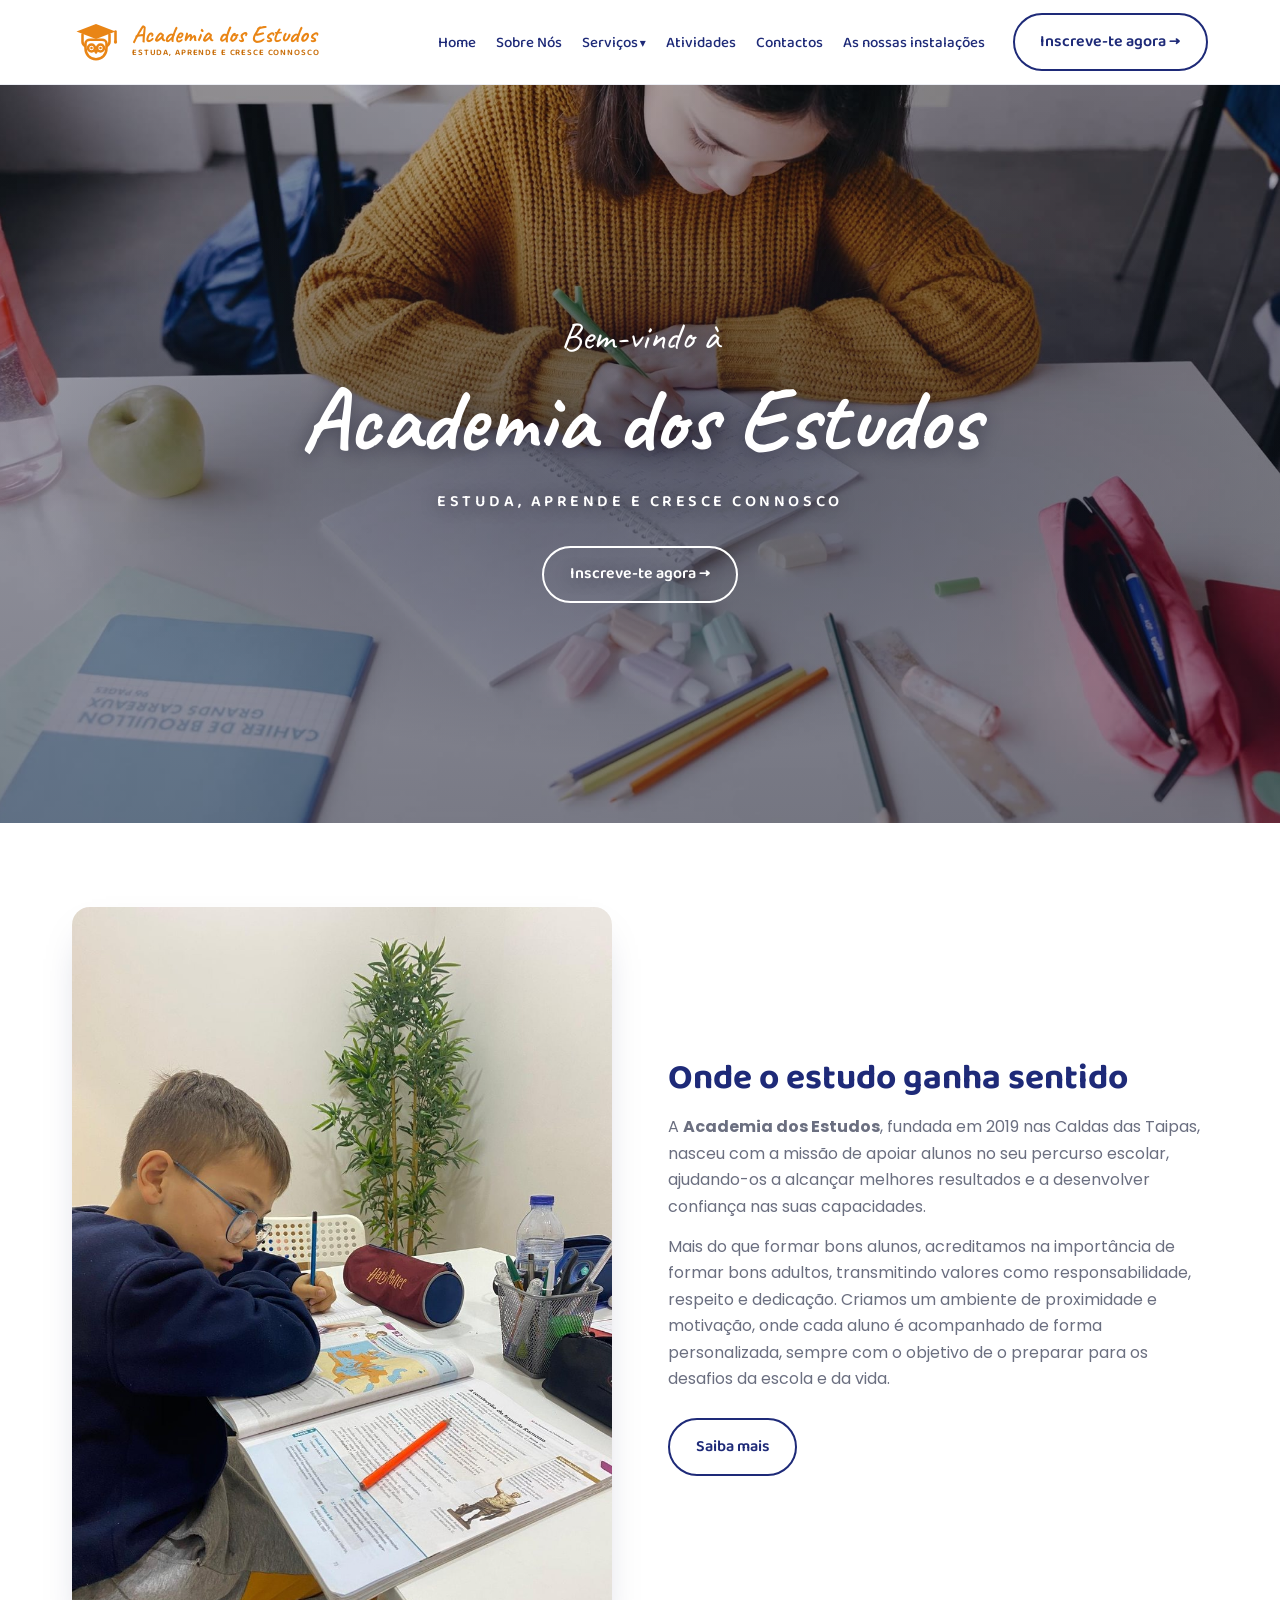
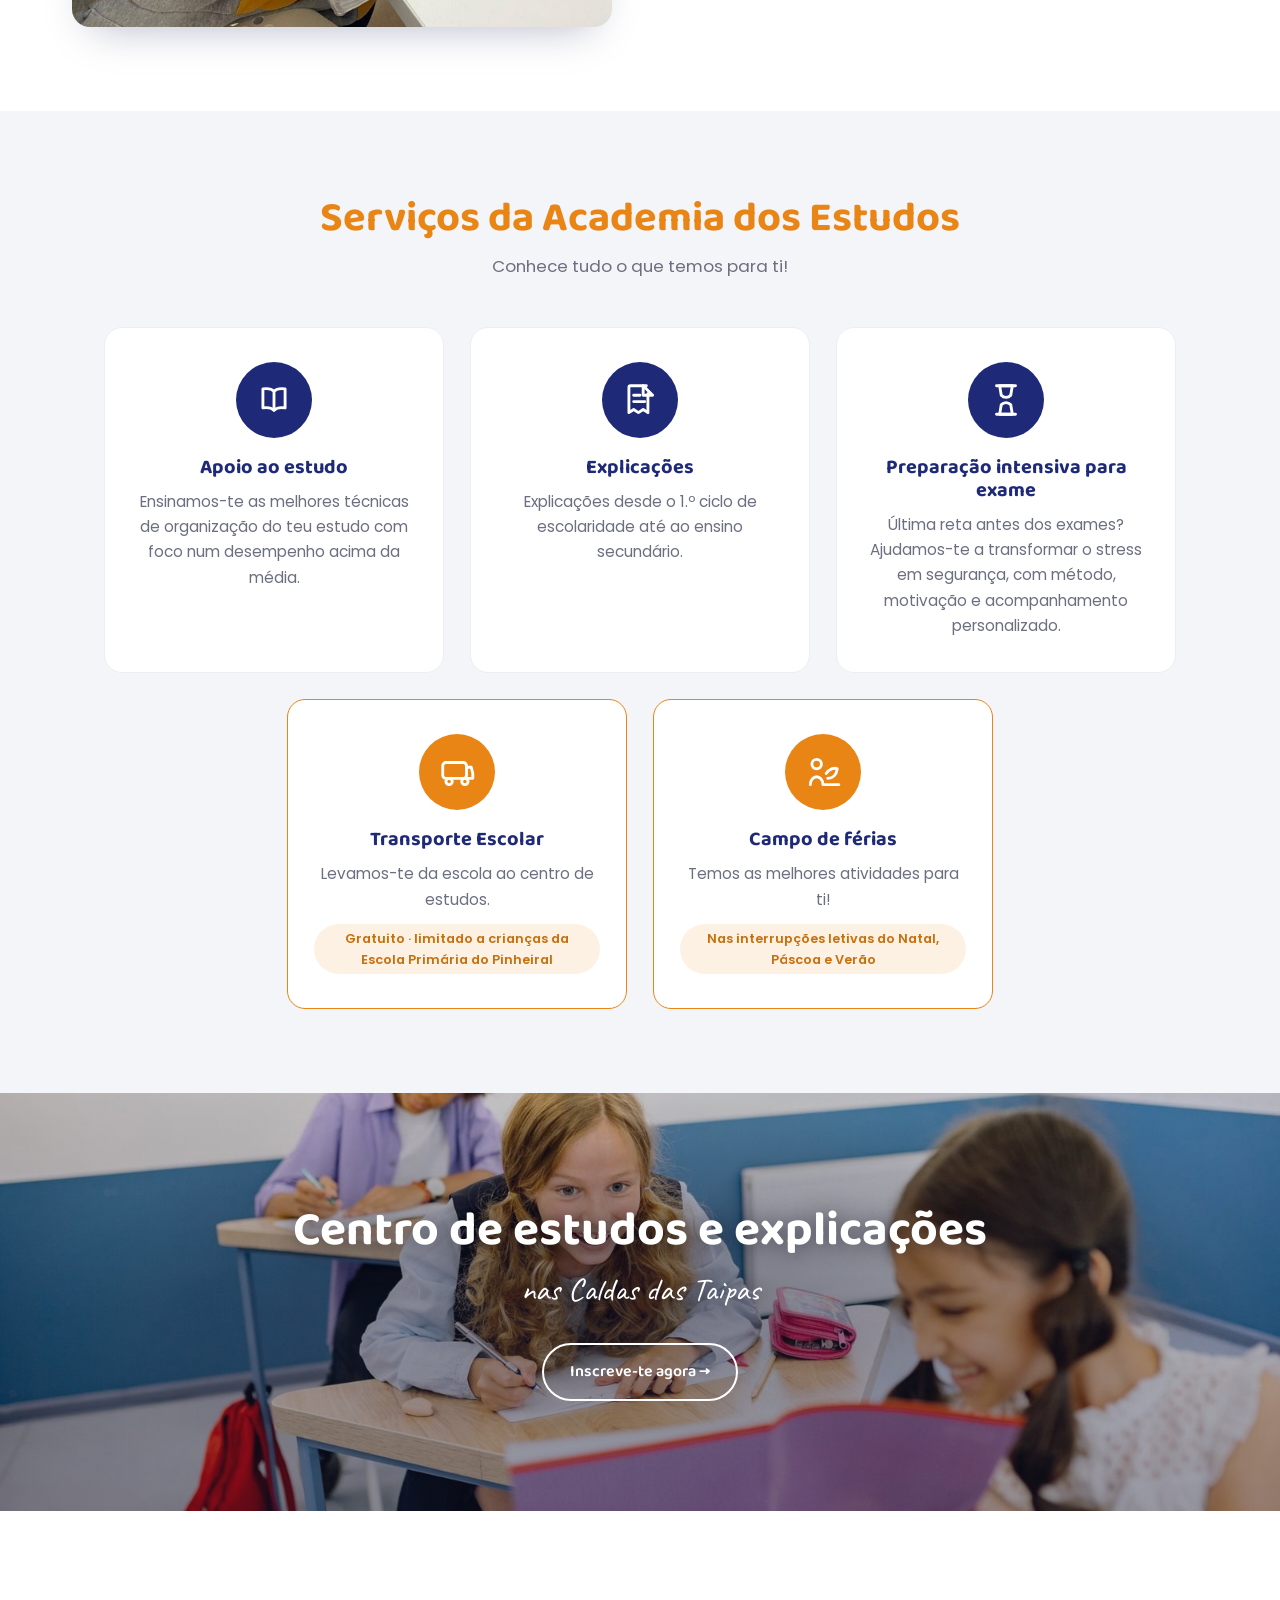
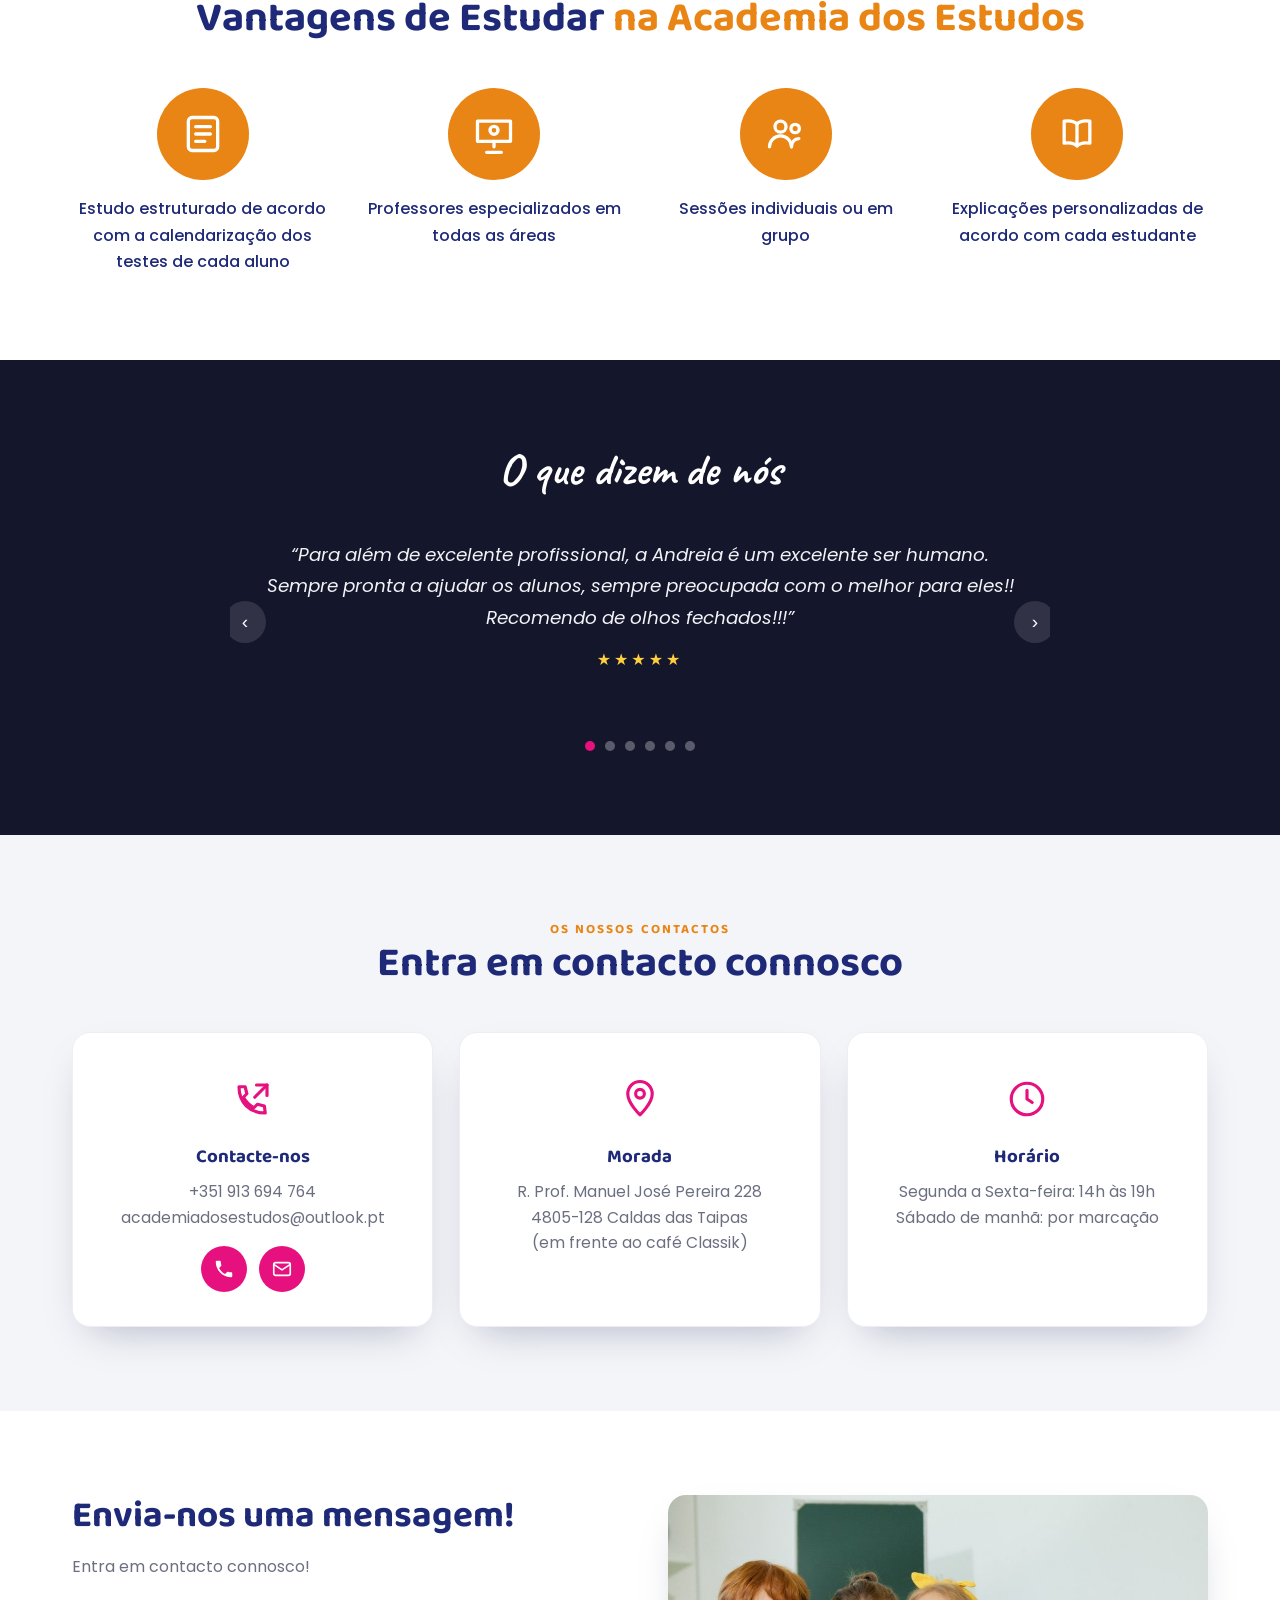
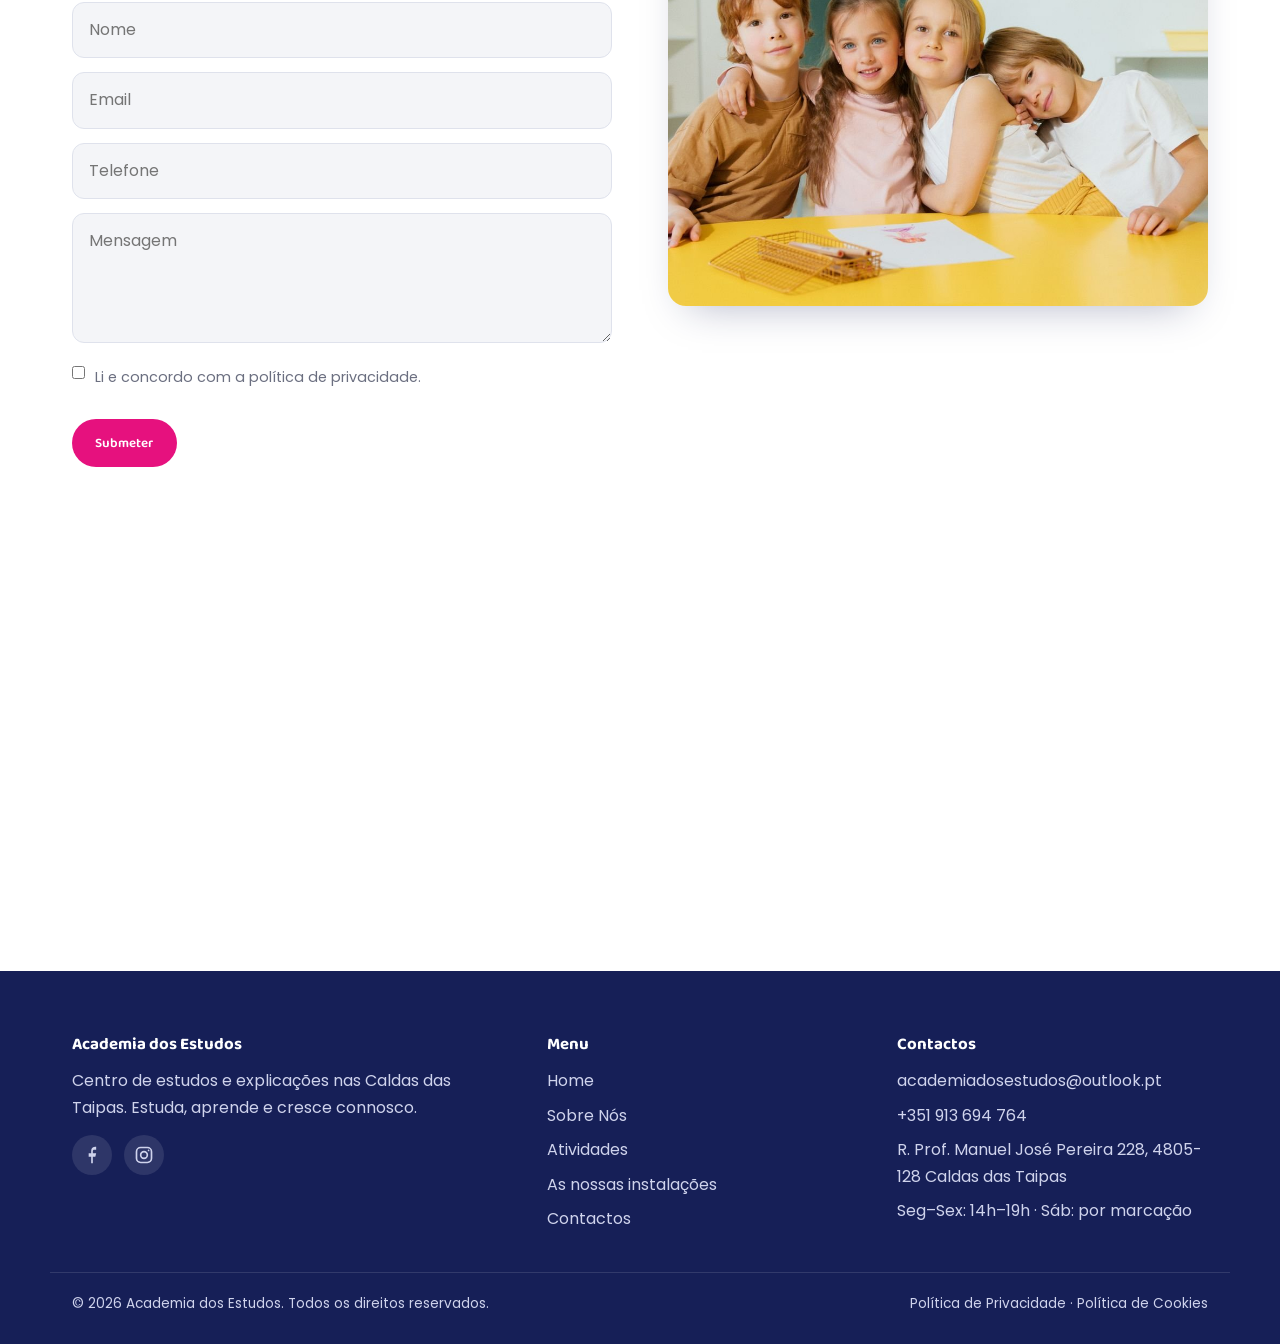
==== index.html @ b34ad82c "Contactos: morada c/ referência do café Classik; botões de telefone e mensagem Co-Authored-By: Claud" ====
<!doctype html>
<html lang="pt">
<head>
<meta charset="utf-8">
<meta name="viewport" content="width=device-width, initial-scale=1">
<title>Academia dos Estudos | Centro de Estudos e Explicações — Caldas das Taipas</title>
<meta name="description" content="Academia dos Estudos — centro de estudos e explicações nas Caldas das Taipas. Apoio ao estudo, explicações do 1.º ciclo ao secundário, preparação para exames, campo de férias e transporte escolar.">
<meta property="og:title" content="Academia dos Estudos — Caldas das Taipas">
<meta property="og:description" content="Estuda, aprende e cresce connosco.">
<meta property="og:image" content="assets/img/og-image.jpg">
<meta property="og:type" content="website">
<link rel="icon" href="assets/logo-mark.svg">
<link rel="preconnect" href="https://fonts.googleapis.com">
<link rel="preconnect" href="https://fonts.gstatic.com" crossorigin>
<link href="https://fonts.googleapis.com/css2?family=Baloo+2:wght@500;600;700&family=Caveat:wght@600;700&family=Poppins:ital,wght@0,300;0,400;0,500;0,600;1,400&display=swap" rel="stylesheet">
<link rel="stylesheet" href="css/styles.css?v=10">
<script>document.documentElement.className+=" js";</script>
</head>
<body>

<!-- ================= HEADER ================= -->
<header class="site-header">
  <div class="wrap">
    <a class="brand" href="index.html" aria-label="Academia dos Estudos — início">
      <img src="assets/logo-mark.svg" alt="">
      <span class="brand-text"><b>Academia dos Estudos</b><span>Estuda, aprende e cresce connosco</span></span>
    </a>

    <button class="nav-toggle" aria-label="Abrir menu" aria-expanded="false"><span></span></button>

    <nav class="nav" id="nav">
      <ul>
        <li><a href="index.html">Home</a></li>
        <li><a href="sobre.html">Sobre Nós</a></li>
        <li class="has-sub">
          <a href="index.html#servicos">Serviços</a>
          <div class="submenu">
            <a href="index.html#servicos">Apoio ao Estudo</a>
            <a href="index.html#servicos">Explicações</a>
            <a href="index.html#servicos">Preparação para exame</a>
          </div>
        </li>
        <li><a href="atividades.html">Atividades</a></li>
        <li><a href="index.html#contactos">Contactos</a></li>
        <li><a href="instalacoes.html">As nossas instalações</a></li>
      </ul>
    </nav>

    <a class="btn btn--outline header-cta" href="index.html#contactos">Inscreve-te agora →</a>
  </div>
</header>

<!-- ================= HERO ================= -->
<section class="hero">
  <div class="hero__media">
    <!-- Vídeo de fundo temporário (stock Pexels), vista de cima.
         Substituir por filmagem real da Academia mantendo o nome assets/video/hero.mp4 -->
    <video autoplay muted loop playsinline preload="auto" poster="assets/img/hero-poster.jpg">
      <source src="assets/video/hero.mp4" type="video/mp4">
      <img src="assets/img/hero-poster.jpg" alt="Aluno a estudar">
    </video>
  </div>
  <div class="hero__inner">
    <p class="hero__welcome">Bem-vindo à</p>
    <h1 class="hero__title">Academia dos Estudos</h1>
    <p class="hero__tag">Estuda, aprende e cresce connosco</p>
    <div class="hero__cta">
      <a class="btn btn--outline-light" href="#contactos">Inscreve-te agora →</a>
    </div>
  </div>
</section>

<!-- ================= SOBRE (teaser) ================= -->
<section class="section">
  <div class="wrap split">
    <img class="reveal-left" src="assets/img/about.jpg" alt="Aluno a estudar na Academia dos Estudos">
    <div class="reveal-right">
      <h2>Onde o estudo ganha sentido</h2>
      <p>A <strong>Academia dos Estudos</strong>, fundada em 2019 nas Caldas das Taipas, nasceu com a missão de apoiar alunos no seu percurso escolar, ajudando-os a alcançar melhores resultados e a desenvolver confiança nas suas capacidades.</p>
      <p>Mais do que formar bons alunos, acreditamos na importância de formar bons adultos, transmitindo valores como responsabilidade, respeito e dedicação. Criamos um ambiente de proximidade e motivação, onde cada aluno é acompanhado de forma personalizada, sempre com o objetivo de o preparar para os desafios da escola e da vida.</p>
      <a class="btn btn--outline" href="sobre.html">Saiba mais</a>
    </div>
  </div>
</section>

<!-- ================= SERVIÇOS ================= -->
<section class="section section--soft" id="servicos">
  <div class="wrap center">
    <h2 class="section-title reveal">Serviços da Academia dos Estudos</h2>
    <p class="section-lead reveal">Conhece tudo o que temos para ti!</p>

    <div class="cards">
      <article class="card reveal">
        <div class="card__icon">
          <svg viewBox="0 0 24 24" fill="none" stroke="currentColor" stroke-width="1.8" stroke-linecap="round" stroke-linejoin="round"><path d="M12 6.5C10.5 5 8 4.5 5 5v12c3-.5 5.5 0 7 1.5 1.5-1.5 4-2 7-1.5V5c-3-.5-5.5 0-7 1.5z"/><path d="M12 6.5v12"/></svg>
        </div>
        <h3>Apoio ao estudo</h3>
        <p>Ensinamos-te as melhores técnicas de organização do teu estudo com foco num desempenho acima da média.</p>
      </article>

      <article class="card reveal">
        <div class="card__icon">
          <svg viewBox="0 0 24 24" fill="none" stroke="currentColor" stroke-width="1.8" stroke-linecap="round" stroke-linejoin="round"><path d="M16 3H6a1 1 0 0 0-1 1v16l3-2 3 2 3-2 3 2V8"/><path d="M14 3l6 6h-6z"/><path d="M8 9h4M8 13h7"/></svg>
        </div>
        <h3>Explicações</h3>
        <p>Explicações desde o 1.º ciclo de escolaridade até ao ensino secundário.</p>
      </article>

      <article class="card reveal">
        <div class="card__icon">
          <svg viewBox="0 0 24 24" fill="none" stroke="currentColor" stroke-width="1.8" stroke-linecap="round" stroke-linejoin="round"><path d="M8 3h8l-1 6a4 4 0 0 1-6 0z"/><path d="M9 15a4 4 0 0 1 6 0l1 6H8z"/><path d="M6 3h12M6 21h12"/></svg>
        </div>
        <h3>Preparação intensiva para exame</h3>
        <p>Última reta antes dos exames? Ajudamos-te a transformar o stress em segurança, com método, motivação e acompanhamento personalizado.</p>
      </article>

      <article class="card card--highlight reveal">
        <div class="card__icon">
          <svg viewBox="0 0 24 24" fill="none" stroke="currentColor" stroke-width="1.8" stroke-linecap="round" stroke-linejoin="round"><rect x="3" y="6" width="15" height="10" rx="2"/><path d="M18 9h3l1 4v3h-4"/><circle cx="7" cy="18" r="2"/><circle cx="17" cy="18" r="2"/></svg>
        </div>
        <h3>Transporte Escolar</h3>
        <p>Levamos-te da escola ao centro de estudos.</p>
        <span class="card__badge">Gratuito · limitado a crianças da Escola Primária do Pinheiral</span>
      </article>

      <article class="card card--highlight reveal">
        <div class="card__icon">
          <svg viewBox="0 0 24 24" fill="none" stroke="currentColor" stroke-width="1.8" stroke-linecap="round" stroke-linejoin="round"><circle cx="8" cy="7" r="3"/><path d="M4 20c0-3 2-5 4-5s4 2 4 5"/><path d="M14 13c2-3 5-4 7-3-.5 4-3 6-6 6"/><path d="M13 20h9"/></svg>
        </div>
        <h3>Campo de férias</h3>
        <p>Temos as melhores atividades para ti!</p>
        <span class="card__badge">Nas interrupções letivas do Natal, Páscoa e Verão</span>
      </article>
    </div>
  </div>
</section>

<!-- ================= BAND ================= -->
<section class="band">
  <div class="band__media"><img src="assets/img/band.jpg" alt=""></div>
  <div class="wrap">
    <h2>Centro de estudos e explicações</h2>
    <p>nas Caldas das Taipas</p>
    <a class="btn btn--outline-light" href="#contactos">Inscreve-te agora →</a>
  </div>
</section>

<!-- ================= VANTAGENS ================= -->
<section class="section">
  <div class="wrap center">
    <h2 class="section-title reveal" style="color:var(--navy)">Vantagens de Estudar <span style="color:var(--orange)">na Academia dos Estudos</span></h2>

    <div class="adv">
      <div class="adv__item reveal">
        <div class="adv__icon"><svg viewBox="0 0 24 24" fill="none" stroke="currentColor" stroke-width="1.8" stroke-linecap="round" stroke-linejoin="round"><rect x="4" y="3" width="16" height="18" rx="2"/><path d="M8 8h8M8 12h8M8 16h5"/></svg></div>
        <p>Estudo estruturado de acordo com a calendarização dos testes de cada aluno</p>
      </div>
      <div class="adv__item reveal">
        <div class="adv__icon"><svg viewBox="0 0 24 24" fill="none" stroke="currentColor" stroke-width="1.8" stroke-linecap="round" stroke-linejoin="round"><path d="M3 5h18v11H3z"/><path d="M12 16v3M8 22h8"/><circle cx="12" cy="10" r="2.2"/></svg></div>
        <p>Professores especializados em todas as áreas</p>
      </div>
      <div class="adv__item reveal">
        <div class="adv__icon"><svg viewBox="0 0 24 24" fill="none" stroke="currentColor" stroke-width="1.8" stroke-linecap="round" stroke-linejoin="round"><circle cx="9" cy="8" r="3"/><circle cx="17" cy="9" r="2.3"/><path d="M3 19c0-3.3 2.7-6 6-6s6 2.7 6 6"/><path d="M15 19c0-2.5 1.6-4.5 4-4.5"/></svg></div>
        <p>Sessões individuais ou em grupo</p>
      </div>
      <div class="adv__item reveal">
        <div class="adv__icon"><svg viewBox="0 0 24 24" fill="none" stroke="currentColor" stroke-width="1.8" stroke-linecap="round" stroke-linejoin="round"><path d="M12 6.5C10.5 5 8 4.5 5 5v12c3-.5 5.5 0 7 1.5 1.5-1.5 4-2 7-1.5V5c-3-.5-5.5 0-7 1.5z"/><path d="M12 6.5v12"/></svg></div>
        <p>Explicações personalizadas de acordo com cada estudante</p>
      </div>
    </div>
  </div>
</section>

<!-- ================= TESTEMUNHOS ================= -->
<section class="section tst" id="testemunhos">
  <div class="wrap center">
    <h2>O que dizem de nós</h2>
    <div class="tst__viewport">
      <div class="tst__track" id="tstTrack">
        <div class="tst__slide"><blockquote>“Para além de excelente profissional, a Andreia é um excelente ser humano. Sempre pronta a ajudar os alunos, sempre preocupada com o melhor para eles!! Recomendo de olhos fechados!!!”</blockquote><div class="tst__stars">★★★★★</div></div>
        <div class="tst__slide"><blockquote>“Sou aluna da explicadora Andreia há 2 anos e não me arrependo nada. Tenho vindo a melhorar cada vez mais, obtendo resultados que nunca pensei obter. Recomendo bastante a Academia dos Estudos!”</blockquote><div class="tst__stars">★★★★★</div></div>
        <div class="tst__slide"><blockquote>“Recomendo vivamente! Os miúdos não poderiam estar em melhores mãos!!”</blockquote><div class="tst__stars">★★★★★</div></div>
        <div class="tst__slide"><blockquote>“Obrigada por todo o apoio. Mesmo com este ano letivo atípico, foram de uma grande ajuda e profissionalismo. Excelente relação qualidade/preço. Voltaremos no próximo ano!”</blockquote><div class="tst__stars">★★★★★</div></div>
        <div class="tst__slide"><blockquote>“O centro de estudo da professora Andreia foi uma ajuda muito importante! Sempre preocupada com a evolução do Dinis e também da Matilde. O aproveitamento deles foi evoluindo muito devido ao empenho e preocupação dela. Obrigada por tudo!”</blockquote><div class="tst__stars">★★★★★</div></div>
        <div class="tst__slide"><blockquote>“Espetacular, recomendo!!”</blockquote><div class="tst__stars">★★★★★</div></div>
      </div>
      <button class="tst__arrow tst__arrow--prev" aria-label="Anterior">‹</button>
      <button class="tst__arrow tst__arrow--next" aria-label="Seguinte">›</button>
    </div>
    <div class="tst__nav" id="tstNav"></div>
  </div>
</section>

<!-- ================= CONTACTOS ================= -->
<section class="section section--soft" id="contactos">
  <div class="wrap center">
    <p class="eyebrow eyebrow--orange reveal">Os nossos contactos</p>
    <h2 class="section-title reveal" style="color:var(--navy)">Entra em contacto connosco</h2>

    <div class="contact-cards">
      <div class="contact-card reveal">
        <div class="ic"><svg viewBox="0 0 24 24" fill="none" stroke="currentColor" stroke-width="1.8" stroke-linecap="round" stroke-linejoin="round"><path d="M4 5c0 9 6 15 15 15l-.5-4-4-1-2 2c-2.5-1.4-4.6-3.5-6-6l2-2-1-4z"/><path d="M14 4h6v6"/><path d="M20 4l-7 7"/></svg></div>
        <h3>Contacte-nos</h3>
        <p><a href="tel:+351913694764">+351 913 694 764</a></p>
        <p><a href="mailto:academiadosestudos@outlook.pt">academiadosestudos@outlook.pt</a></p>
        <div class="contact-actions">
          <a href="tel:+351913694764" aria-label="Ligar agora" title="Ligar agora"><svg viewBox="0 0 24 24" fill="currentColor"><path d="M6.6 10.8c1.4 2.8 3.8 5.1 6.6 6.6l2.2-2.2c.3-.3.7-.4 1-.2 1.1.4 2.3.6 3.6.6.6 0 1 .4 1 1V20c0 .6-.4 1-1 1C10.6 21 3 13.4 3 4c0-.6.4-1 1-1h3.5c.6 0 1 .4 1 1 0 1.2.2 2.4.6 3.6.1.4 0 .7-.2 1l-2.3 2.2z"/></svg></a>
          <a href="#mensagem" aria-label="Enviar mensagem" title="Enviar mensagem"><svg viewBox="0 0 24 24" fill="none" stroke="currentColor" stroke-width="1.8" stroke-linecap="round" stroke-linejoin="round"><rect x="3" y="5" width="18" height="14" rx="2"/><path d="m3 7 9 6 9-6"/></svg></a>
        </div>
      </div>
      <div class="contact-card reveal">
        <div class="ic"><svg viewBox="0 0 24 24" fill="none" stroke="currentColor" stroke-width="1.8" stroke-linecap="round" stroke-linejoin="round"><path d="M12 21s7-6.5 7-12a7 7 0 0 0-14 0c0 5.5 7 12 7 12z"/><circle cx="12" cy="9" r="2.5"/></svg></div>
        <h3>Morada</h3>
        <p>R. Prof. Manuel José Pereira 228<br>4805-128 Caldas das Taipas<br>(em frente ao café Classik)</p>
      </div>
      <div class="contact-card reveal">
        <div class="ic"><svg viewBox="0 0 24 24" fill="none" stroke="currentColor" stroke-width="1.8" stroke-linecap="round" stroke-linejoin="round"><circle cx="12" cy="12" r="9"/><path d="M12 7v5l3 2"/></svg></div>
        <h3>Horário</h3>
        <p>Segunda a Sexta-feira: 14h às 19h</p>
        <p>Sábado de manhã: por marcação</p>
      </div>
    </div>
  </div>
</section>

<!-- ================= FORM ================= -->
<section class="section formsec" id="mensagem">
  <div class="wrap split">
    <div class="reveal-left">
      <h2>Envia-nos uma mensagem!</h2>
      <p class="lead">Entra em contacto connosco!</p>
      <!-- TODO: criar conta gratuita em https://web3forms.com e colar a access key abaixo -->
      <form action="https://api.web3forms.com/submit" method="POST">
        <input type="hidden" name="access_key" value="COLOCAR-ACCESS-KEY-AQUI">
        <input type="hidden" name="subject" value="Novo contacto — site Academia dos Estudos">
        <input type="checkbox" name="botcheck" style="display:none">
        <div class="field"><input type="text" name="nome" placeholder="Nome" required></div>
        <div class="field"><input type="email" name="email" placeholder="Email" required></div>
        <div class="field"><input type="tel" name="telefone" placeholder="Telefone"></div>
        <div class="field"><textarea name="mensagem" placeholder="Mensagem" required></textarea></div>
        <label class="consent"><input type="checkbox" required> Li e concordo com a política de privacidade.</label>
        <button class="btn btn--pink" type="submit">Submeter</button>
      </form>
    </div>
    <img class="reveal-right" src="assets/img/kids.jpg" alt="Grupo de alunos da Academia dos Estudos" style="border-radius:var(--radius);box-shadow:var(--shadow)">
  </div>
</section>

<!-- ================= MAPA ================= -->
<section class="map">
  <iframe title="Localização da Academia dos Estudos"
    src="https://www.google.com/maps?q=Academia+dos+Estudos+Centro+de+Estudos+Caldas+das+Taipas&output=embed"
    loading="lazy" referrerpolicy="no-referrer-when-downgrade"></iframe>
</section>

<!-- ================= FOOTER ================= -->
<footer class="site-footer">
  <div class="wrap footer-grid">
    <div>
      <h4>Academia dos Estudos</h4>
      <p>Centro de estudos e explicações nas Caldas das Taipas. Estuda, aprende e cresce connosco.</p>
      <div class="socials">
        <a href="https://www.facebook.com/academiadosestudos" aria-label="Facebook" target="_blank" rel="noopener"><svg viewBox="0 0 24 24" fill="currentColor"><path d="M13 22v-8h3l1-4h-4V7.5c0-1.1.3-1.9 2-1.9h2V2.1C18.6 2 17.4 2 16.1 2 13.2 2 11 3.7 11 7v3H8v4h3v8z"/></svg></a>
        <a href="https://www.instagram.com/academia_dos_estudos_" aria-label="Instagram" target="_blank" rel="noopener"><svg viewBox="0 0 24 24" fill="none" stroke="currentColor" stroke-width="2"><rect x="3" y="3" width="18" height="18" rx="5"/><circle cx="12" cy="12" r="4"/><circle cx="17.5" cy="6.5" r="1" fill="currentColor" stroke="none"/></svg></a>
      </div>
    </div>
    <div>
      <h4>Menu</h4>
      <ul>
        <li><a href="index.html">Home</a></li>
        <li><a href="sobre.html">Sobre Nós</a></li>
        <li><a href="atividades.html">Atividades</a></li>
        <li><a href="instalacoes.html">As nossas instalações</a></li>
        <li><a href="index.html#contactos">Contactos</a></li>
      </ul>
    </div>
    <div>
      <h4>Contactos</h4>
      <ul>
        <li><a href="mailto:academiadosestudos@outlook.pt">academiadosestudos@outlook.pt</a></li>
        <li><a href="tel:+351913694764">+351 913 694 764</a></li>
        <li>R. Prof. Manuel José Pereira 228, 4805-128 Caldas das Taipas</li>
        <li>Seg–Sex: 14h–19h · Sáb: por marcação</li>
      </ul>
    </div>
  </div>
  <div class="wrap footer-bottom">
    <span>© <span id="year"></span> Academia dos Estudos. Todos os direitos reservados.</span>
    <span><a href="politica-privacidade.html">Política de Privacidade</a> · <a href="politica-cookies.html">Política de Cookies</a></span>
  </div>
</footer>

<script src="js/main.js?v=10"></script>
</body>
</html>
---- css/styles.css ----
/* =========================================================
   Academia dos Estudos — protótipo
   Estética inspirada em mentes-criativas.pt
   ========================================================= */

:root {
  --orange: #E98515;
  --orange-dark: #C96F0C;
  --navy: #1E2A78;
  --navy-deep: #161F57;
  --pink: #E6117E;
  --ink: #2b2b33;
  --muted: #6b6f80;
  --bg-soft: #f4f5f8;
  --white: #ffffff;
  --radius: 18px;
  --shadow: 0 18px 40px -20px rgba(22, 31, 87, .35);
  --maxw: 1180px;
  --font-body: "Poppins", system-ui, -apple-system, "Segoe UI", Roboto, sans-serif;
  --font-head: "Baloo 2", var(--font-body);
  --font-script: "Caveat", "Segoe Script", cursive;
}

* { box-sizing: border-box; margin: 0; padding: 0; }
html { scroll-behavior: smooth; scroll-padding-top: 96px; }
body {
  font-family: var(--font-body);
  color: var(--ink);
  line-height: 1.65;
  background: var(--white);
  -webkit-font-smoothing: antialiased;
  animation: pageFade .55s ease both;
}
@keyframes pageFade { from { opacity: 0; } to { opacity: 1; } }
img { max-width: 100%; display: block; }
a { color: var(--navy); text-decoration: none; }

.wrap { width: 100%; max-width: var(--maxw); margin: 0 auto; padding: 0 22px; }
.section { padding: 84px 0; }
.section--soft { background: var(--bg-soft); }
.center { text-align: center; }

h1, h2, h3, h4 { font-family: var(--font-head); line-height: 1.15; color: var(--navy); font-weight: 700; }
.eyebrow {
  font-family: var(--font-head);
  text-transform: uppercase;
  letter-spacing: .16em;
  font-size: .82rem;
  font-weight: 700;
  color: var(--pink);
}
.eyebrow--orange { color: var(--orange); }
.section-title { font-size: clamp(1.8rem, 3.4vw, 2.6rem); color: var(--orange); }
.section-lead { color: var(--muted); margin-top: 10px; font-size: 1.05rem; }

/* ---------- buttons ---------- */
.btn {
  display: inline-flex; align-items: center; gap: .5em;
  font-family: var(--font-head); font-weight: 600;
  padding: .85em 1.6em; border-radius: 999px;
  border: 2px solid transparent; cursor: pointer;
  transition: transform .15s ease, background .2s ease, color .2s ease;
}
.btn:hover { transform: translateY(-2px); }
.btn--pink { background: var(--pink); color: #fff; }
.btn--pink:hover { background: #c60d6b; }
.btn--outline { border-color: currentColor; color: var(--navy); background: transparent; }
.btn--outline-light { border-color: #fff; color: #fff; background: transparent; }
.btn--outline-light:hover { background: #fff; color: var(--navy); }

/* ---------- header ---------- */
.site-header {
  position: sticky; top: 0; z-index: 50;
  background: #ffffff;
  border-bottom: 1px solid #eceef4;
}
.site-header .wrap {
  display: flex; align-items: center; gap: 20px;
  min-height: 84px;
}
.brand { display: flex; align-items: center; gap: 12px; }
.brand img { width: 48px; height: 48px; }
.brand-text { display: block; }
.brand-text b {
  display: block;
  font-family: var(--font-script);
  font-size: 1.5rem; line-height: .95; color: var(--orange); font-weight: 700;
  white-space: nowrap;
}
.brand-text > span {
  display: block; font-family: var(--font-head);
  font-size: .54rem; letter-spacing: .1em; text-transform: uppercase;
  color: var(--orange-dark); font-weight: 600; white-space: nowrap;
}
.nav { margin-left: auto; }
.nav ul { list-style: none; display: flex; align-items: center; gap: 20px; }
.nav a {
  font-family: var(--font-head); font-weight: 500; color: var(--navy);
  font-size: .94rem; position: relative; padding: 6px 0; white-space: nowrap;
}
.nav a:hover { color: var(--orange); }
.has-sub { position: relative; }
.has-sub > a::after { content: " ▾"; font-size: .8em; }
.submenu {
  position: absolute; top: 100%; left: 50%; transform: translateX(-50%);
  background: #fff; border: 1px solid #eceef4; border-radius: 14px;
  box-shadow: var(--shadow); padding: 10px; min-width: 220px;
  display: none; flex-direction: column; gap: 2px;
}
.has-sub:hover .submenu, .has-sub:focus-within .submenu { display: flex; }
.submenu a { padding: 9px 12px; border-radius: 9px; font-size: .92rem; }
.submenu a:hover { background: var(--bg-soft); }
.header-cta { margin-left: 8px; }
.nav-toggle {
  margin-left: auto; display: none; background: none; border: 0;
  width: 42px; height: 42px; cursor: pointer;
}
.nav-toggle span, .nav-toggle span::before, .nav-toggle span::after {
  content: ""; display: block; position: relative;
  width: 26px; height: 3px; border-radius: 3px; background: var(--navy);
}
.nav-toggle span::before { position: absolute; top: -8px; }
.nav-toggle span::after { position: absolute; top: 8px; }

/* ---------- hero ---------- */
.hero {
  position: relative; min-height: 82vh; display: grid; place-items: center;
  text-align: center; color: #fff; overflow: hidden;
}
.hero__media { position: absolute; inset: 0; z-index: -2; overflow: hidden; }
.hero__media img, .hero__media video { width: 100%; height: 100%; object-fit: cover; }
.hero__media img { animation: heroZoom 22s ease-in-out infinite alternate; }
@keyframes heroZoom { from { transform: scale(1); } to { transform: scale(1.09); } }
@media (prefers-reduced-motion: reduce) { .hero__media img { animation: none; } }
.hero::after {
  content: ""; position: absolute; inset: 0; z-index: -1;
  background:
    linear-gradient(180deg, rgba(20,24,45,.20), rgba(20,24,45,.42)),
    radial-gradient(ellipse 70% 55% at 50% 50%, rgba(15,18,40,.42), rgba(15,18,40,0) 75%);
}
.hero__inner { max-width: 780px; padding: 40px 22px; text-shadow: 0 2px 18px rgba(10,12,30,.45); }
.hero__welcome { font-family: var(--font-script); font-size: clamp(1.6rem, 4vw, 2.4rem); }
.hero__title {
  font-family: var(--font-script); color: #fff;
  font-size: clamp(3rem, 9vw, 5.6rem); line-height: .95; margin: .1em 0 .3em;
}
.hero__tag {
  font-family: var(--font-head); text-transform: uppercase; letter-spacing: .22em;
  font-size: clamp(.8rem, 1.6vw, 1rem); font-weight: 600;
}
.hero__cta { margin-top: 30px; }

/* ---------- about teaser ---------- */
.split { display: grid; grid-template-columns: 1fr 1fr; gap: 56px; align-items: center; }
.split img { border-radius: var(--radius); box-shadow: var(--shadow); }
.split h2 { font-size: clamp(1.6rem, 3vw, 2.2rem); margin-bottom: 16px; }
.split p { color: var(--muted); margin-bottom: 14px; }
.split .btn { margin-top: 12px; }

/* ---------- services grid ---------- */
.cards { display: flex; flex-wrap: wrap; justify-content: center; gap: 26px; margin-top: 46px; }
.cards .card { flex: 1 1 280px; max-width: 340px; }
.card {
  background: #fff; border: 1px solid #eceef4; border-radius: var(--radius);
  padding: 34px 26px; text-align: center;
  transition: transform .18s ease, box-shadow .18s ease;
}
.card:hover { transform: translateY(-4px); box-shadow: var(--shadow); }
.card__icon {
  width: 76px; height: 76px; border-radius: 50%; margin: 0 auto 18px;
  display: grid; place-items: center; background: var(--navy); color: #fff;
}
.card__icon svg { width: 38px; height: 38px; }
.card h3 { color: var(--navy); font-size: 1.25rem; margin-bottom: 10px; }
.card p { color: var(--muted); font-size: .96rem; }
.card--highlight { border-color: var(--orange); }
.card--highlight .card__icon { background: var(--orange); }
.card__badge {
  display: inline-block; margin-top: 12px; font-size: .8rem; font-weight: 600;
  color: var(--orange-dark); background: #fdf1e3; border-radius: 999px; padding: 4px 12px;
}

/* ---------- band ---------- */
.band {
  position: relative; color: #fff; text-align: center;
  padding: 110px 0; overflow: hidden;
}
.band__media { position: absolute; inset: 0; z-index: -2; }
.band__media img { width: 100%; height: 100%; object-fit: cover; }
.band::after {
  content: ""; position: absolute; inset: 0; z-index: -1;
  background:
    linear-gradient(180deg, rgba(20,24,52,.20), rgba(20,24,52,.42)),
    radial-gradient(ellipse 60% 62% at 50% 50%, rgba(15,18,42,.36), rgba(15,18,42,0) 78%);
}
.band .wrap { position: relative; }
.band h2 { color: #fff; font-size: clamp(1.8rem, 4vw, 3rem); text-shadow: 0 2px 22px rgba(8,10,26,.55); }
.band p { font-family: var(--font-script); font-size: clamp(1.4rem, 3vw, 2rem); margin-top: 6px; text-shadow: 0 2px 18px rgba(8,10,26,.5); }
.band .btn { margin-top: 26px; }

/* ---------- advantages ---------- */
.adv { display: grid; grid-template-columns: repeat(4, 1fr); gap: 30px; margin-top: 46px; }
.adv__item { text-align: center; }
.adv__icon {
  width: 92px; height: 92px; border-radius: 50%; margin: 0 auto 16px;
  display: grid; place-items: center; background: var(--orange); color: #fff;
}
.adv__icon svg { width: 44px; height: 44px; }
.adv__item p { color: var(--navy); font-weight: 500; }

/* ---------- testimonials ---------- */
.tst { background: #14162b; color: #fff; }
.tst h2 { color: #fff; font-family: var(--font-script); font-size: clamp(2rem, 4vw, 2.8rem); }
.tst__viewport { max-width: 820px; margin: 34px auto 0; position: relative; overflow: hidden; }
.tst__track { display: flex; transition: transform .5s ease; }
.tst__slide { min-width: 100%; padding: 10px 30px; }
.tst__slide blockquote {
  font-size: 1.15rem; line-height: 1.7; font-style: italic; color: #f2f2f7;
}
.tst__stars { color: #ffcf3f; margin-top: 14px; letter-spacing: 3px; }
.tst__nav { display: flex; justify-content: center; gap: 10px; margin-top: 26px; }
.tst__dot {
  width: 10px; height: 10px; border-radius: 50%; border: 0; cursor: pointer;
  background: rgba(255, 255, 255, .3);
}
.tst__dot[aria-current="true"] { background: var(--pink); }
.tst__arrow {
  position: absolute; top: 50%; transform: translateY(-50%);
  background: rgba(255,255,255,.12); border: 0; color: #fff;
  width: 42px; height: 42px; border-radius: 50%; cursor: pointer; font-size: 1.2rem;
}
.tst__arrow:hover { background: var(--pink); }
.tst__arrow--prev { left: -6px; }
.tst__arrow--next { right: -6px; }

/* ---------- contacts ---------- */
.contact-cards { display: grid; grid-template-columns: repeat(3, 1fr); gap: 26px; margin-top: 44px; }
.contact-card {
  background: #fff; border: 1px solid #eceef4; border-radius: var(--radius);
  padding: 34px 26px; text-align: center; box-shadow: var(--shadow);
}
.contact-card .ic {
  width: 64px; height: 64px; margin: 0 auto 16px; color: var(--pink);
  display: grid; place-items: center;
}
.contact-card .ic svg { width: 42px; height: 42px; }
.contact-card h3 { color: var(--navy); margin-bottom: 10px; }
.contact-card p, .contact-card a { color: var(--muted); font-size: .98rem; }
.contact-card a:hover { color: var(--orange); }
.contact-actions { display: flex; justify-content: center; gap: 12px; margin-top: 16px; }
.contact-actions a {
  width: 46px; height: 46px; border-radius: 50%;
  display: grid; place-items: center;
  background: var(--pink); color: #fff;
  transition: transform .15s ease, background .2s ease;
}
.contact-actions a:hover { transform: translateY(-2px); background: #c60d6b; color: #fff; }
.contact-actions svg { width: 22px; height: 22px; }

/* ---------- form ---------- */
.formsec .split { align-items: start; }
.formsec h2 { font-size: clamp(1.7rem, 3vw, 2.3rem); }
.formsec .lead { color: var(--muted); margin: 8px 0 22px; }
.field { width: 100%; margin-bottom: 14px; }
.field input, .field textarea {
  width: 100%; font: inherit; padding: 14px 16px;
  border: 1px solid #dfe2ec; border-radius: 12px; background: var(--bg-soft);
}
.field textarea { min-height: 130px; resize: vertical; }
.consent { display: flex; gap: 10px; align-items: flex-start; font-size: .9rem; color: var(--muted); margin: 6px 0 18px; }
.form-note { font-size: .82rem; color: var(--muted); margin-top: 12px; }

/* ---------- map ---------- */
.map iframe { width: 100%; height: 420px; border: 0; display: block; filter: saturate(1.05); }

/* ---------- footer ---------- */
.site-footer { background: var(--navy-deep); color: #cfd3ec; padding: 64px 0 28px; }
.footer-grid { display: grid; grid-template-columns: 1.4fr 1fr 1fr; gap: 40px; }
.site-footer h4 { color: #fff; margin-bottom: 14px; font-size: 1.05rem; }
.site-footer a { color: #cfd3ec; }
.site-footer a:hover { color: #fff; }
.site-footer ul { list-style: none; display: grid; gap: 8px; }
.socials { display: flex; gap: 12px; margin-top: 14px; }
.socials a {
  width: 40px; height: 40px; border-radius: 50%; background: rgba(255,255,255,.1);
  display: grid; place-items: center;
}
.socials a:hover { background: var(--orange); }
.socials svg { width: 20px; height: 20px; }
.footer-bottom {
  margin-top: 40px; padding-top: 20px; border-top: 1px solid rgba(255,255,255,.12);
  display: flex; justify-content: space-between; gap: 14px; flex-wrap: wrap;
  font-size: .85rem;
}

/* ---------- generic page header / banner (sub pages) ---------- */
.page-hero {
  position: relative; overflow: hidden;
  background: linear-gradient(120deg, var(--navy), var(--navy-deep));
  color: #fff; text-align: center; padding: 96px 0;
}
.page-hero__media { position: absolute; inset: 0; z-index: 0; }
.page-hero__media img { width: 100%; height: 100%; object-fit: cover; }
.page-hero::after {
  content: ""; position: absolute; inset: 0; z-index: 1;
  background:
    linear-gradient(180deg, rgba(20,24,52,.18), rgba(20,24,52,.40)),
    radial-gradient(ellipse 65% 60% at 50% 50%, rgba(15,18,42,.34), rgba(15,18,42,0) 78%);
}
.page-hero .wrap { position: relative; z-index: 2; }
.page-hero h1 { color: #fff; font-size: clamp(2rem, 5vw, 3rem); text-shadow: 0 2px 22px rgba(8,10,26,.55); }
.page-hero p { color: #eef0fa; margin-top: 8px; text-shadow: 0 1px 14px rgba(8,10,26,.55); }

.gallery { display: grid; grid-template-columns: repeat(3, 1fr); gap: 18px; margin-top: 40px; }
.gallery img { border-radius: 14px; box-shadow: var(--shadow); aspect-ratio: 4 / 3; object-fit: cover; width: 100%; }
.gallery--tall img { aspect-ratio: 3 / 4; }

/* ---------- disciplinas ---------- */
.subjects {
  display: grid; grid-template-columns: repeat(3, 1fr); gap: 16px;
  max-width: 780px; margin: 40px auto 0;
}
.subject {
  display: flex; align-items: center; gap: 14px; text-align: left;
  background: #fff; border: 1px solid #eceef4; border-radius: 14px;
  padding: 15px 18px; font-family: var(--font-head); font-weight: 500; color: var(--navy);
}
.subject .ic {
  flex: none; width: 44px; height: 44px; border-radius: 50%;
  background: var(--bg-soft); color: var(--orange);
  display: grid; place-items: center;
}
.subject .ic svg { width: 24px; height: 24px; }
@media (max-width: 720px) { .subjects { grid-template-columns: repeat(2, 1fr); } }
@media (max-width: 460px) { .subjects { grid-template-columns: 1fr; } }

.values { display: grid; grid-template-columns: repeat(3, 1fr); gap: 24px; margin-top: 40px; }
.value { background: #fff; border: 1px solid #eceef4; border-radius: var(--radius); padding: 28px; text-align: center; }
.value .ic { width: 60px; height: 60px; margin: 0 auto 12px; color: var(--orange); }

/* ---------- reveal on scroll / load ----------
   O estado escondido só se aplica quando o JS está ativo (html.js);
   sem JS o conteúdo aparece na mesma. */
.js .reveal,
.js .reveal-left,
.js .reveal-right {
  opacity: 0;
  transition: opacity 1.4s ease, transform 1.9s cubic-bezier(.16,.84,.3,1);
}
.js .reveal       { transform: translateY(44px); }
.js .reveal-left  { transform: translateX(-90px); }
.js .reveal-right { transform: translateX(90px); }
.js .reveal.is-in,
.js .reveal-left.is-in,
.js .reveal-right.is-in { opacity: 1; transform: none; }

/* ---------- responsive ---------- */
@media (max-width: 960px) {
  .cards, .contact-cards, .adv, .gallery, .team, .values { grid-template-columns: repeat(2, 1fr); }
  .split { grid-template-columns: 1fr; gap: 30px; }
  .footer-grid { grid-template-columns: 1fr 1fr; }
}
@media (max-width: 1040px) {
  .nav-toggle { display: block; margin-left: auto; }
  .nav {
    display: none;
    position: fixed; top: 84px; left: 0; right: 0; bottom: auto;
    background: #fff; border-bottom: 1px solid #eceef4; margin: 0;
    max-height: calc(100vh - 84px); overflow-y: auto;
  }
  .nav.open { display: block; }
  .nav ul { flex-direction: column; align-items: stretch; gap: 0; padding: 8px 22px 20px; }
  .nav li { border-bottom: 1px solid #f0f1f6; }
  .nav a { display: block; padding: 14px 0; }
  .submenu { position: static; transform: none; box-shadow: none; border: 0; display: flex; padding: 0 0 8px 14px; }
  .has-sub > a::after { content: ""; }
  .header-cta { display: none; }
}
@media (max-width: 560px) {
  .cards, .contact-cards, .adv, .gallery, .team, .values { grid-template-columns: 1fr; }
  .footer-grid { grid-template-columns: 1fr; }
  .section { padding: 60px 0; }
}

@media (prefers-reduced-motion: reduce) {
  * { scroll-behavior: auto; }
  /* movimento reduzido: fade + deslize curto */
  .js .reveal       { transform: translateY(14px); }
  .js .reveal-left  { transform: translateX(-16px); }
  .js .reveal-right { transform: translateX(16px); }
  .js .reveal, .js .reveal-left, .js .reveal-right { transition: opacity 1s ease, transform 1.2s ease; }
  .hero__media img { animation: none; }
}
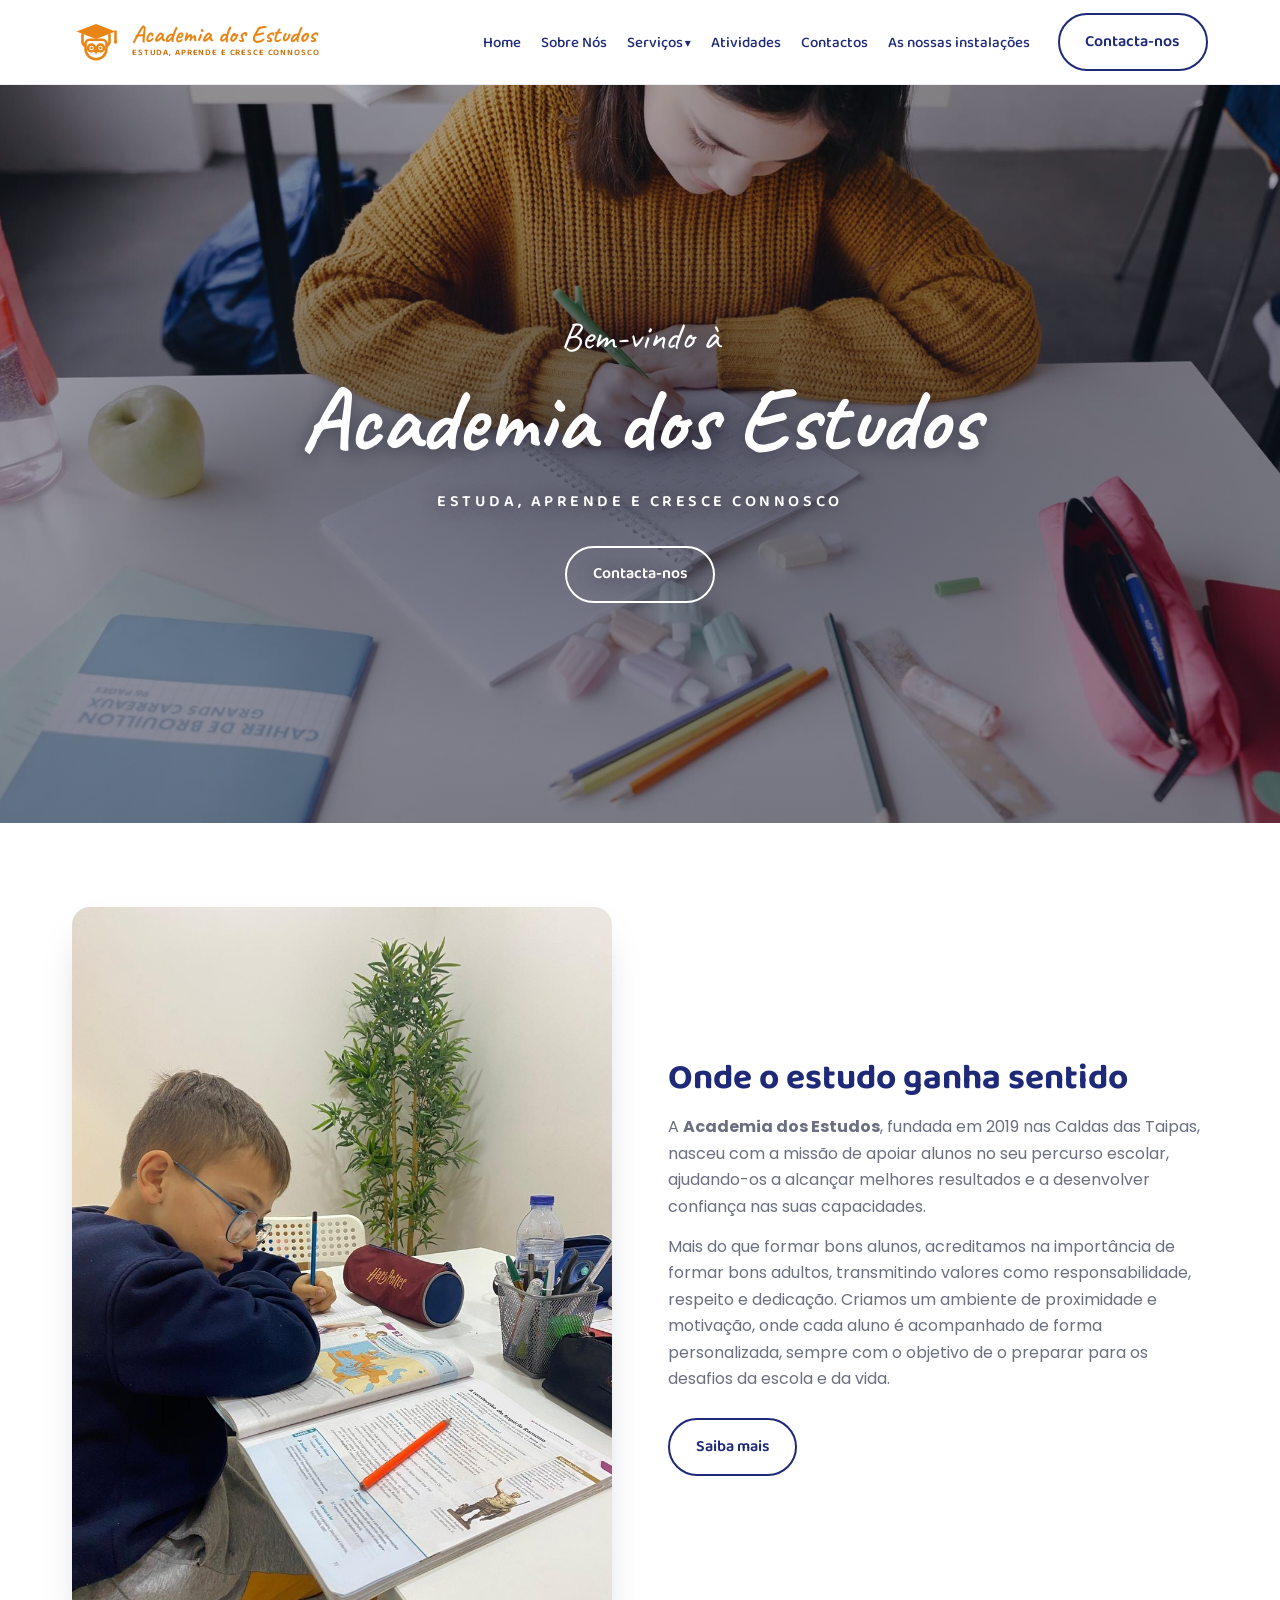
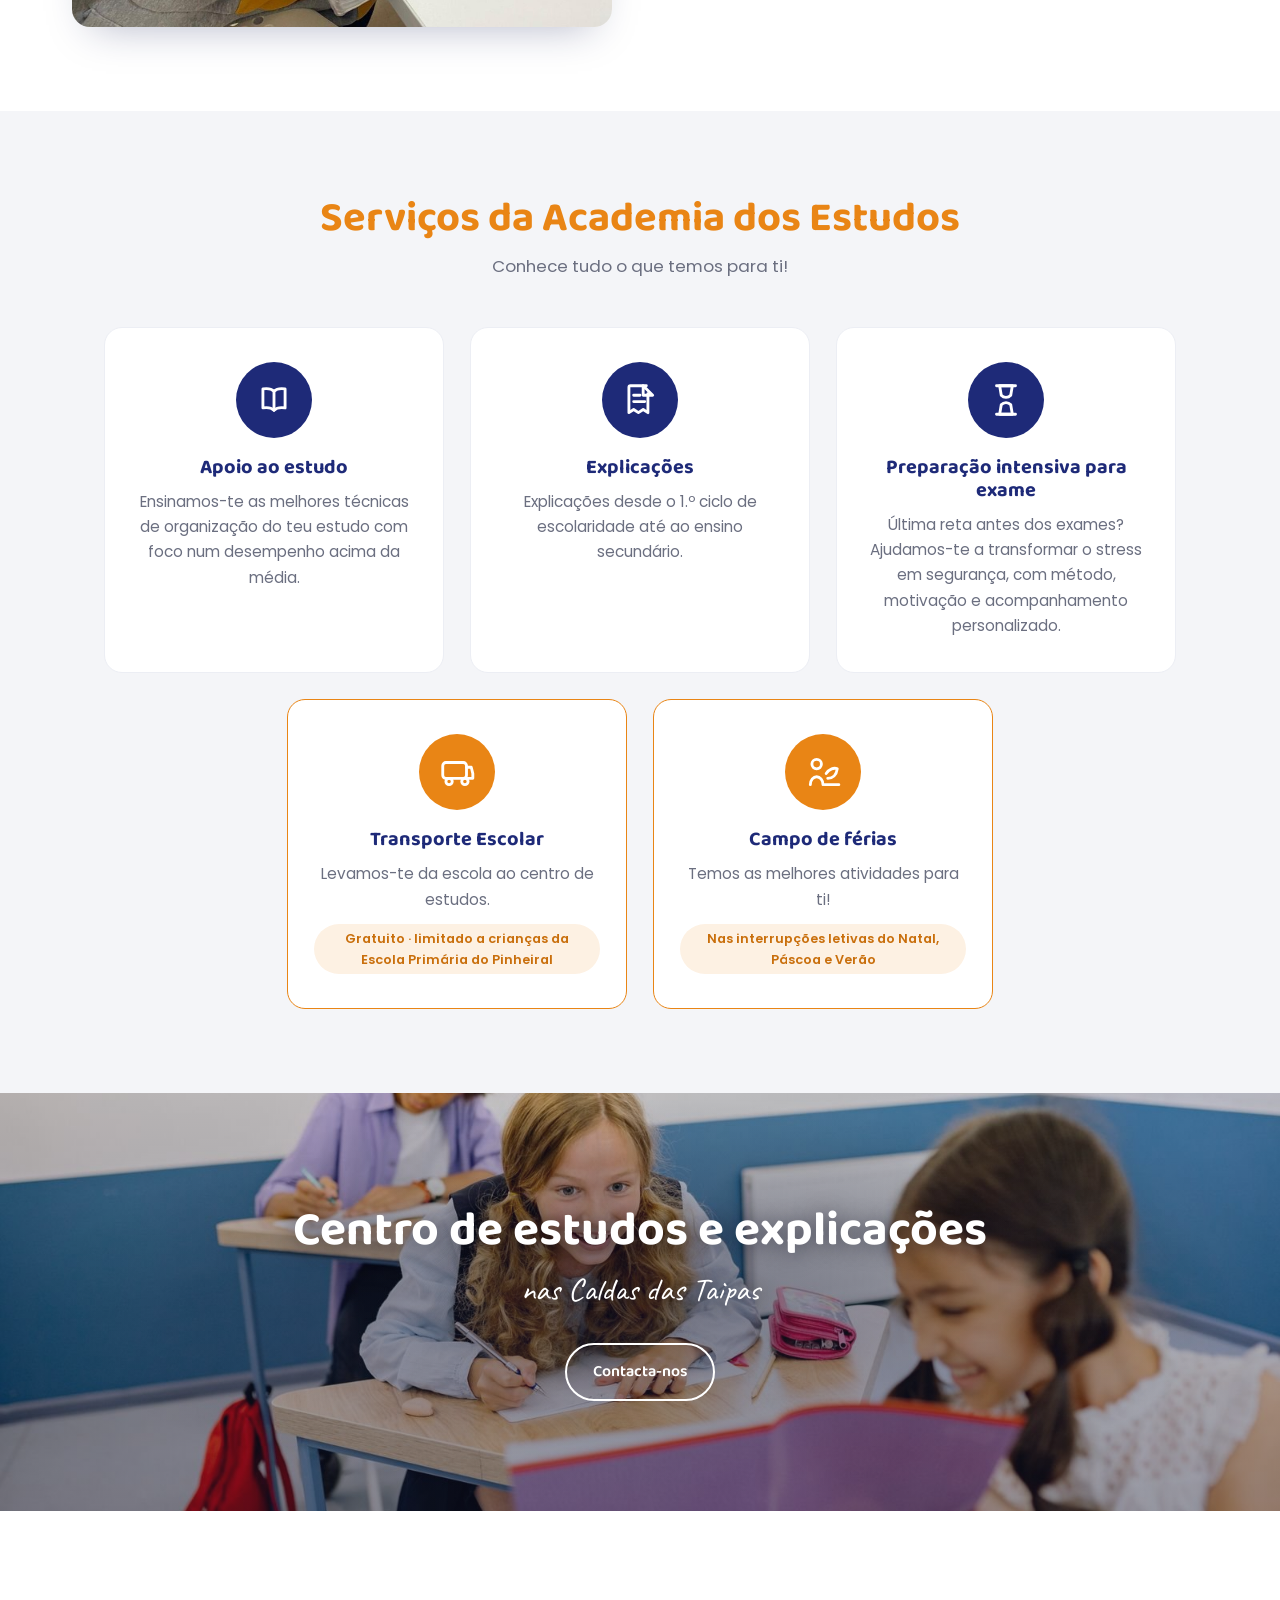
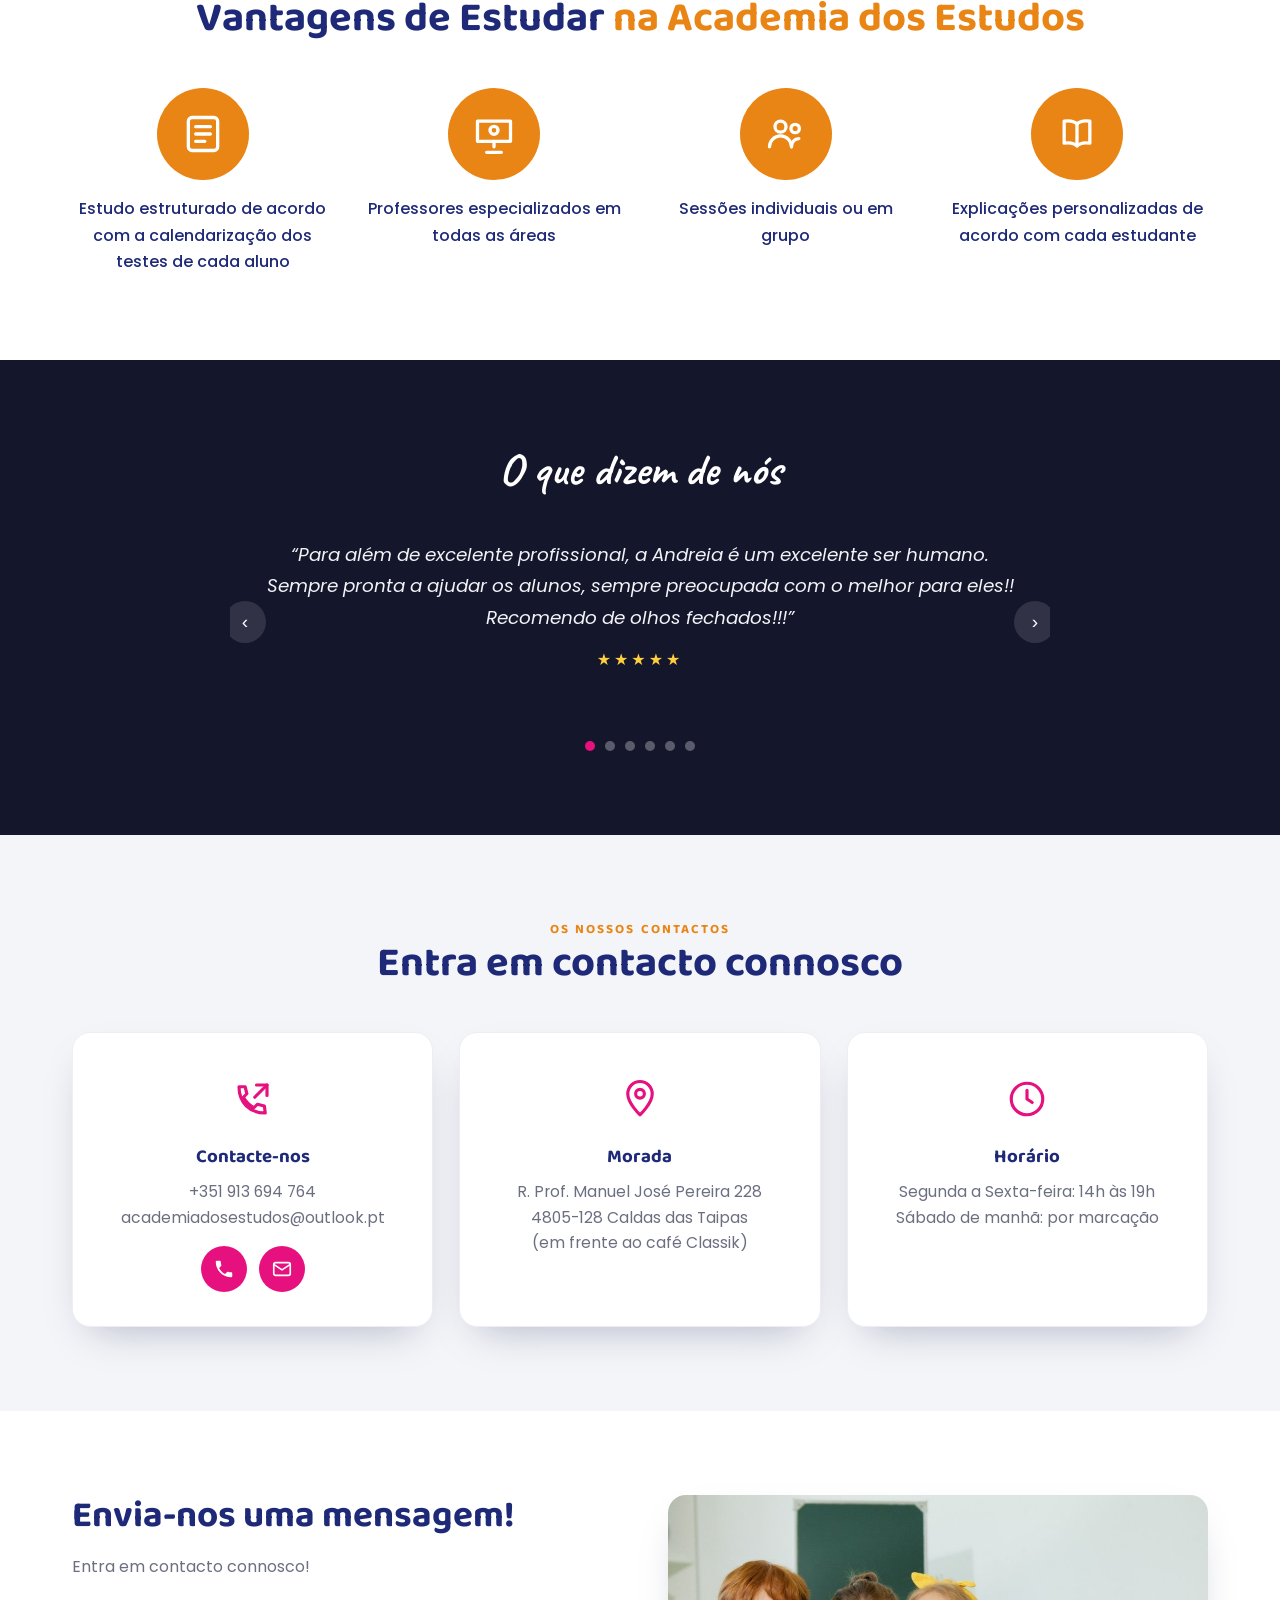
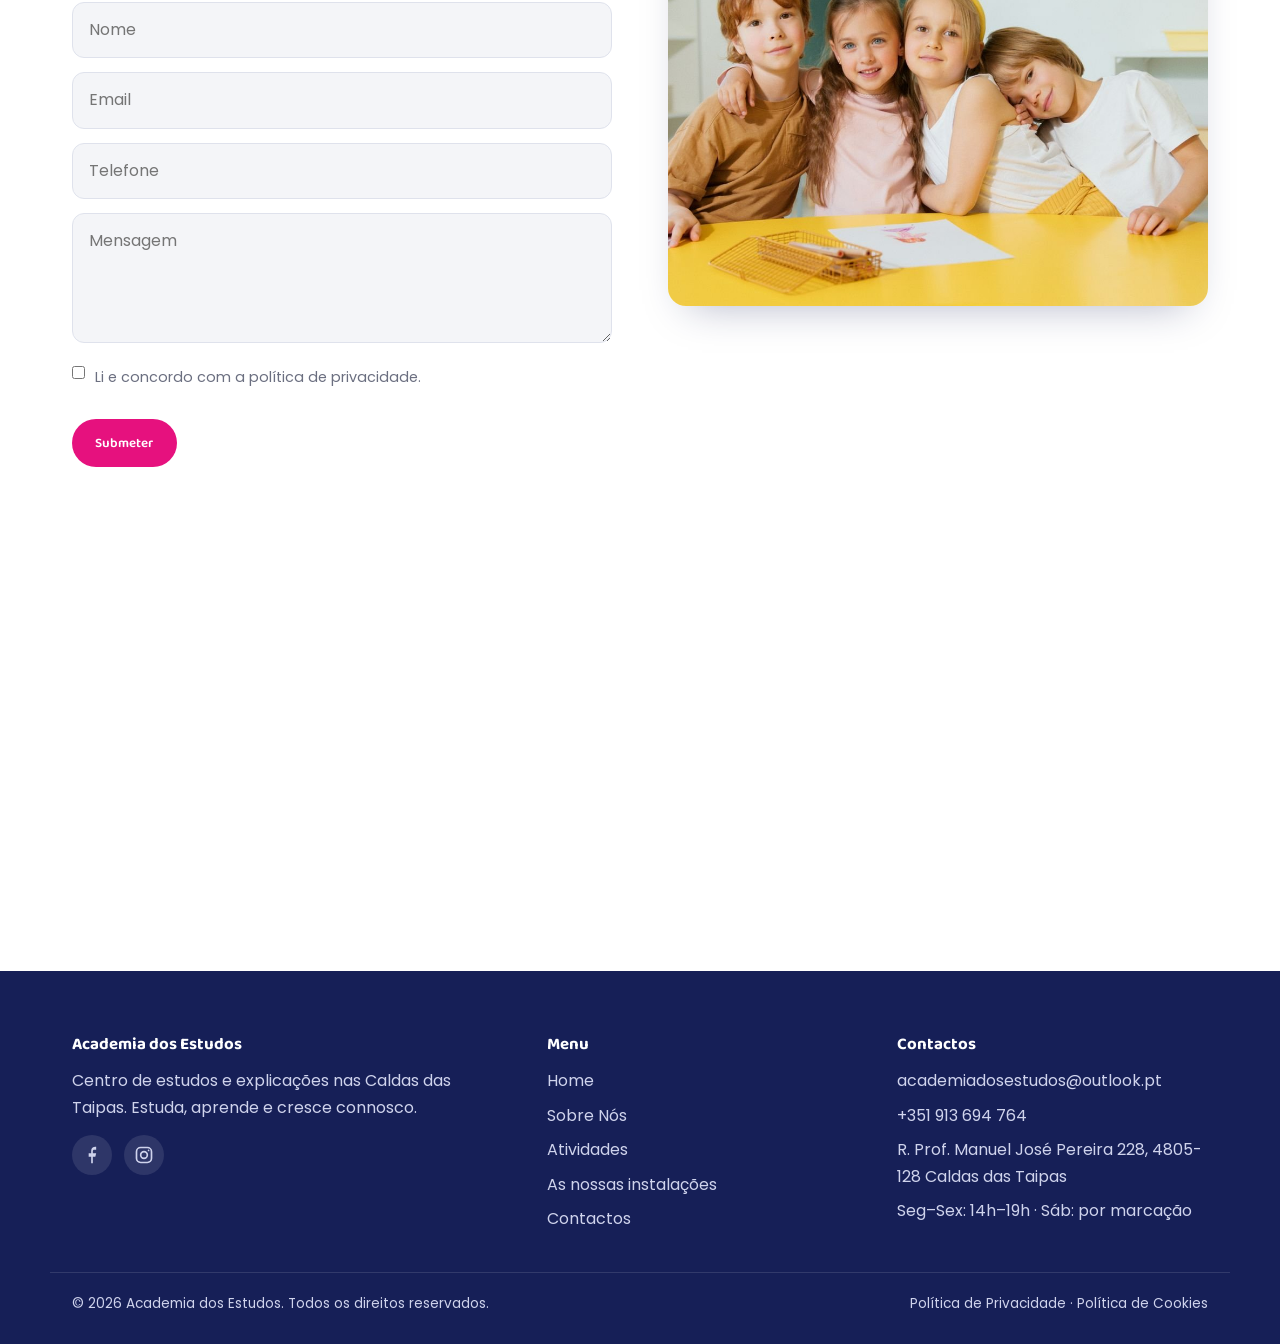
==== commit 89a47d33: "Botoes 'Contacta-nos'; logo com nome sempre visivel (empilhado no telemovel); re-corte act9/act15 Co" ====
--- a/index.html
+++ b/index.html
@@ -13,7 +13,7 @@
 <link rel="preconnect" href="https://fonts.googleapis.com">
 <link rel="preconnect" href="https://fonts.gstatic.com" crossorigin>
 <link href="https://fonts.googleapis.com/css2?family=Baloo+2:wght@500;600;700&family=Caveat:wght@600;700&family=Poppins:ital,wght@0,300;0,400;0,500;0,600;1,400&display=swap" rel="stylesheet">
-<link rel="stylesheet" href="css/styles.css?v=10">
+<link rel="stylesheet" href="css/styles.css?v=12">
 <script>document.documentElement.className+=" js";</script>
 </head>
 <body>
@@ -46,7 +46,11 @@
       </ul>
     </nav>
 
-    <a class="btn btn--outline header-cta" href="index.html#contactos">Inscreve-te agora →</a>
+    <div class="header-actions">
+      <a href="tel:+351913694764" aria-label="Ligar agora" title="Ligar"><svg viewBox="0 0 24 24" fill="currentColor"><path d="M6.6 10.8c1.4 2.8 3.8 5.1 6.6 6.6l2.2-2.2c.3-.3.7-.4 1-.2 1.1.4 2.3.6 3.6.6.6 0 1 .4 1 1V20c0 .6-.4 1-1 1C10.6 21 3 13.4 3 4c0-.6.4-1 1-1h3.5c.6 0 1 .4 1 1 0 1.2.2 2.4.6 3.6.1.4 0 .7-.2 1l-2.3 2.2z"/></svg></a>
+      <a href="index.html#mensagem" aria-label="Enviar mensagem" title="Enviar mensagem"><svg viewBox="0 0 24 24" fill="none" stroke="currentColor" stroke-width="1.8" stroke-linecap="round" stroke-linejoin="round"><rect x="3" y="5" width="18" height="14" rx="2"/><path d="m3 7 9 6 9-6"/></svg></a>
+    </div>
+    <a class="btn btn--outline header-cta" href="index.html#contactos">Contacta-nos</a>
   </div>
 </header>
 
@@ -65,7 +69,7 @@
     <h1 class="hero__title">Academia dos Estudos</h1>
     <p class="hero__tag">Estuda, aprende e cresce connosco</p>
     <div class="hero__cta">
-      <a class="btn btn--outline-light" href="#contactos">Inscreve-te agora →</a>
+      <a class="btn btn--outline-light" href="#contactos">Contacta-nos</a>
     </div>
   </div>
 </section>
@@ -141,7 +145,7 @@
   <div class="wrap">
     <h2>Centro de estudos e explicações</h2>
     <p>nas Caldas das Taipas</p>
-    <a class="btn btn--outline-light" href="#contactos">Inscreve-te agora →</a>
+    <a class="btn btn--outline-light" href="#contactos">Contacta-nos</a>
   </div>
 </section>
 
@@ -290,6 +294,6 @@
   </div>
 </footer>
 
-<script src="js/main.js?v=10"></script>
+<script src="js/main.js?v=12"></script>
 </body>
 </html>
--- a/css/styles.css
+++ b/css/styles.css
@@ -111,6 +111,13 @@
 .submenu a { padding: 9px 12px; border-radius: 9px; font-size: .92rem; }
 .submenu a:hover { background: var(--bg-soft); }
 .header-cta { margin-left: 8px; }
+.header-actions { display: none; }
+.header-actions a {
+  width: 40px; height: 40px; border-radius: 50%;
+  display: grid; place-items: center; color: var(--navy);
+}
+.header-actions a:active { color: var(--orange); }
+.header-actions svg { width: 23px; height: 23px; }
 .nav-toggle {
   margin-left: auto; display: none; background: none; border: 0;
   width: 42px; height: 42px; cursor: pointer;
@@ -361,7 +368,14 @@
   .footer-grid { grid-template-columns: 1fr 1fr; }
 }
 @media (max-width: 1040px) {
-  .nav-toggle { display: block; margin-left: auto; }
+  /* header mobile: menu à esquerda · logo ao centro · telefone/carta à direita */
+  .site-header .wrap { position: relative; gap: 0; }
+  .nav-toggle { display: block; order: 1; margin: 0; }
+  .brand {
+    order: 2; position: absolute; left: 50%; top: 50%;
+    transform: translate(-50%, -50%);
+  }
+  .header-actions { display: flex; order: 3; margin-left: auto; gap: 2px; }
   .nav {
     display: none;
     position: fixed; top: 84px; left: 0; right: 0; bottom: auto;
@@ -380,6 +394,14 @@
   .cards, .contact-cards, .adv, .gallery, .team, .values { grid-template-columns: 1fr; }
   .footer-grid { grid-template-columns: 1fr; }
   .section { padding: 60px 0; }
+  /* logo: coruja em cima, nome por baixo */
+  .brand { flex-direction: column; gap: 3px; text-align: center; }
+  .brand img { width: 38px; height: 38px; }
+  .brand-text b { font-size: 1.05rem; }
+  .brand-text > span { font-size: .44rem; letter-spacing: .07em; }
+}
+@media (max-width: 440px) {
+  .brand-text > span { display: none; }
 }
 
 @media (prefers-reduced-motion: reduce) {
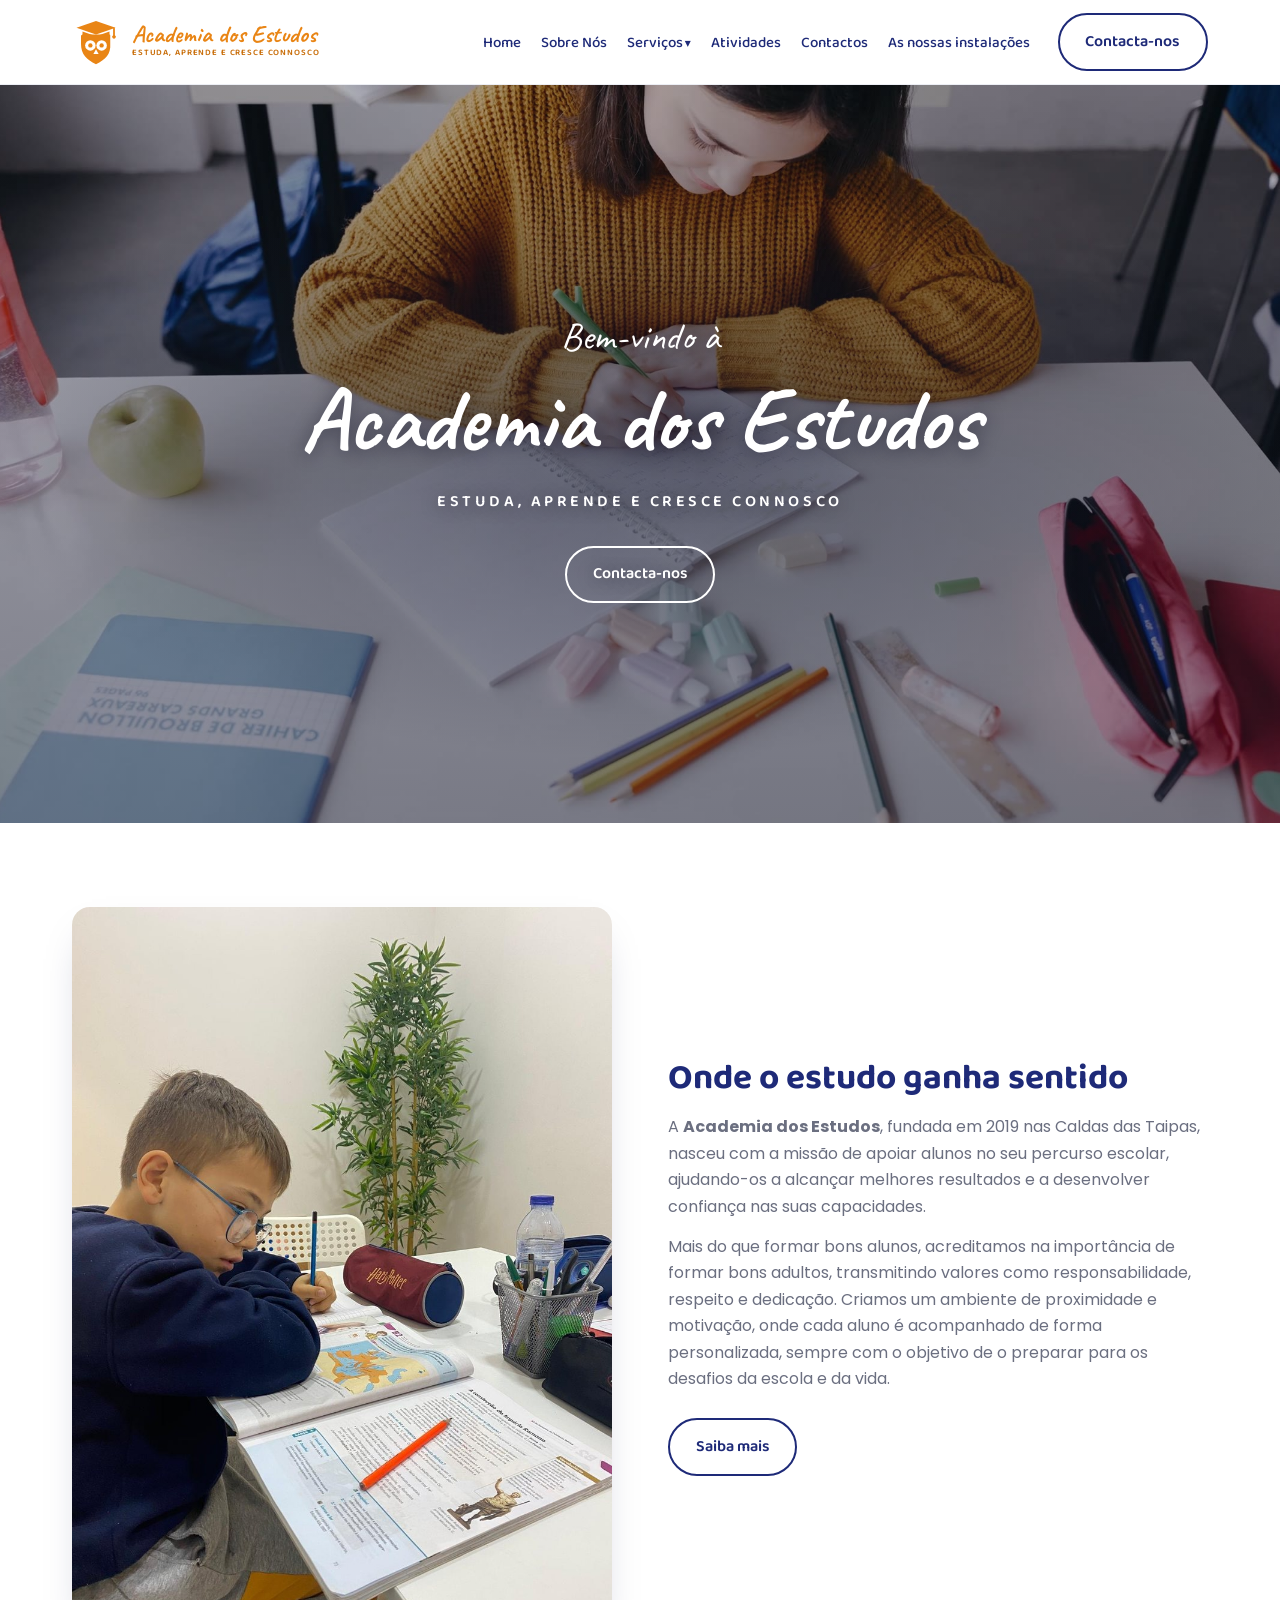
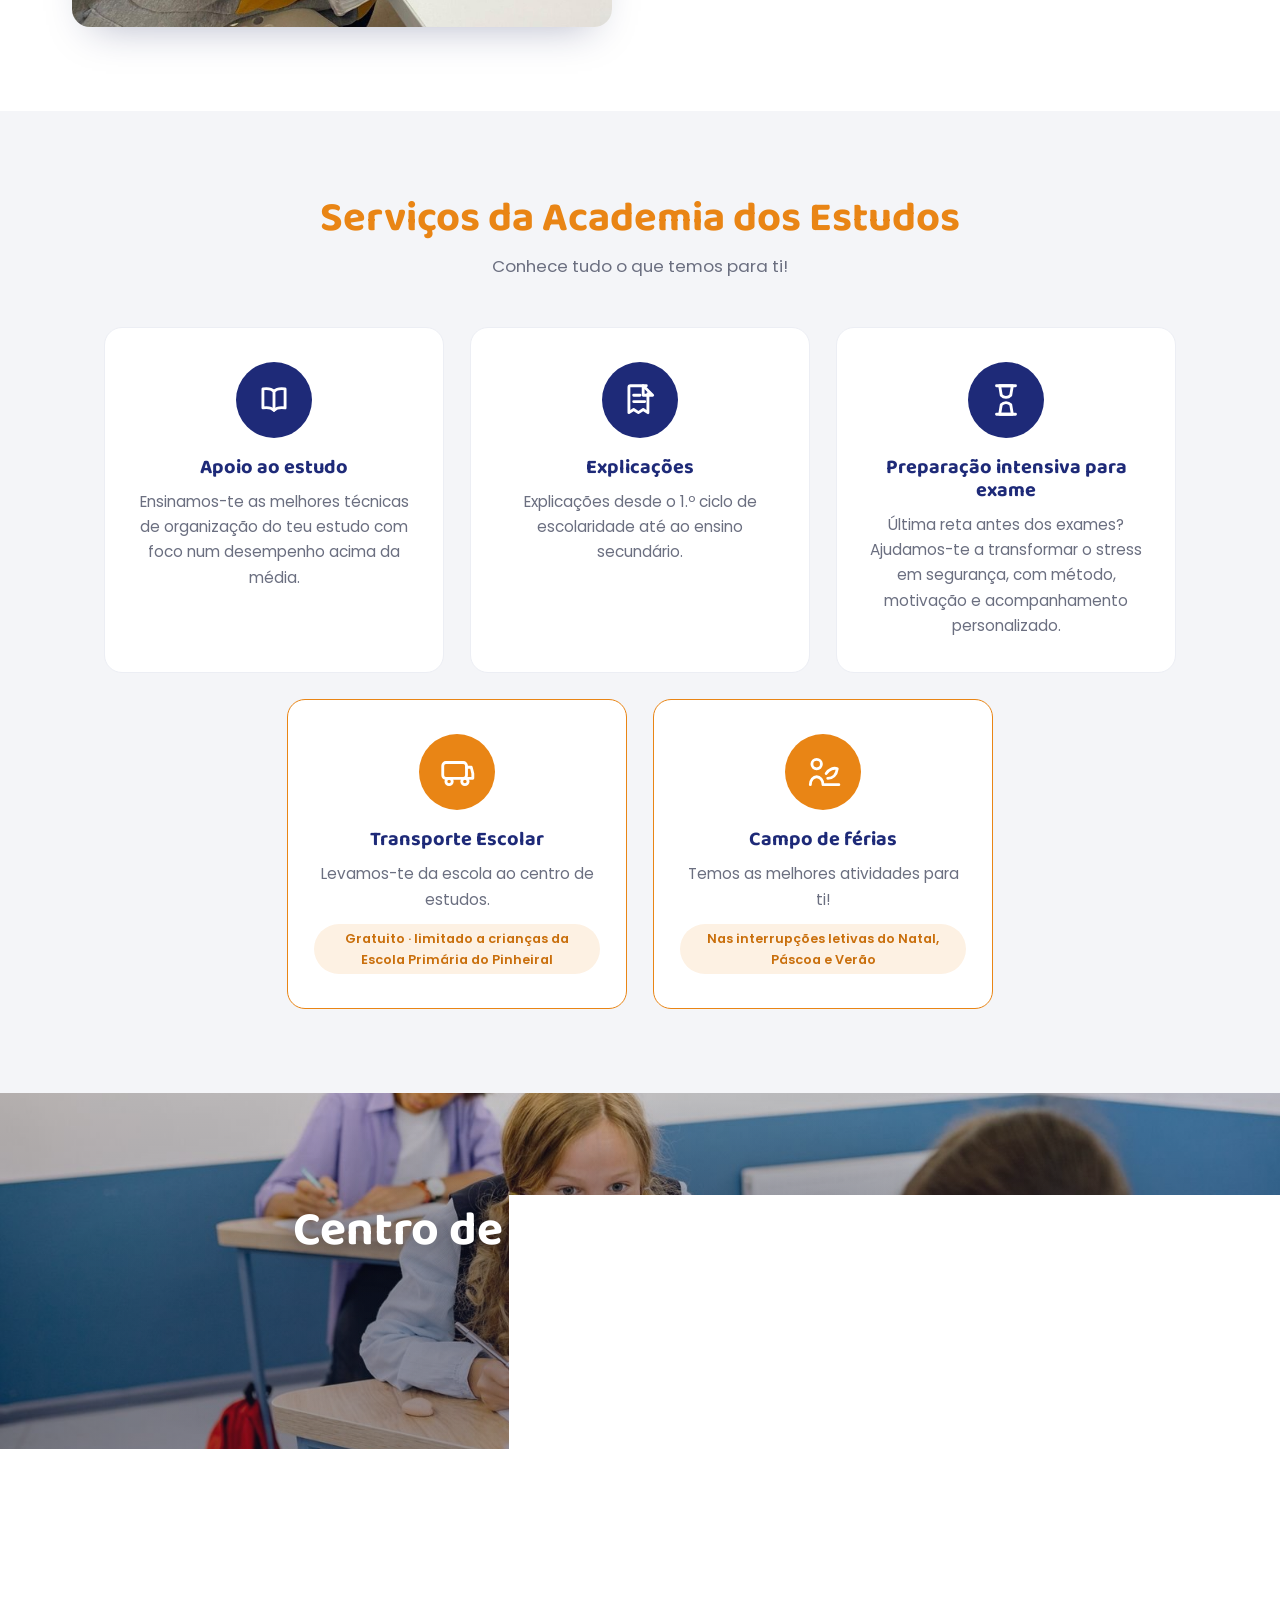
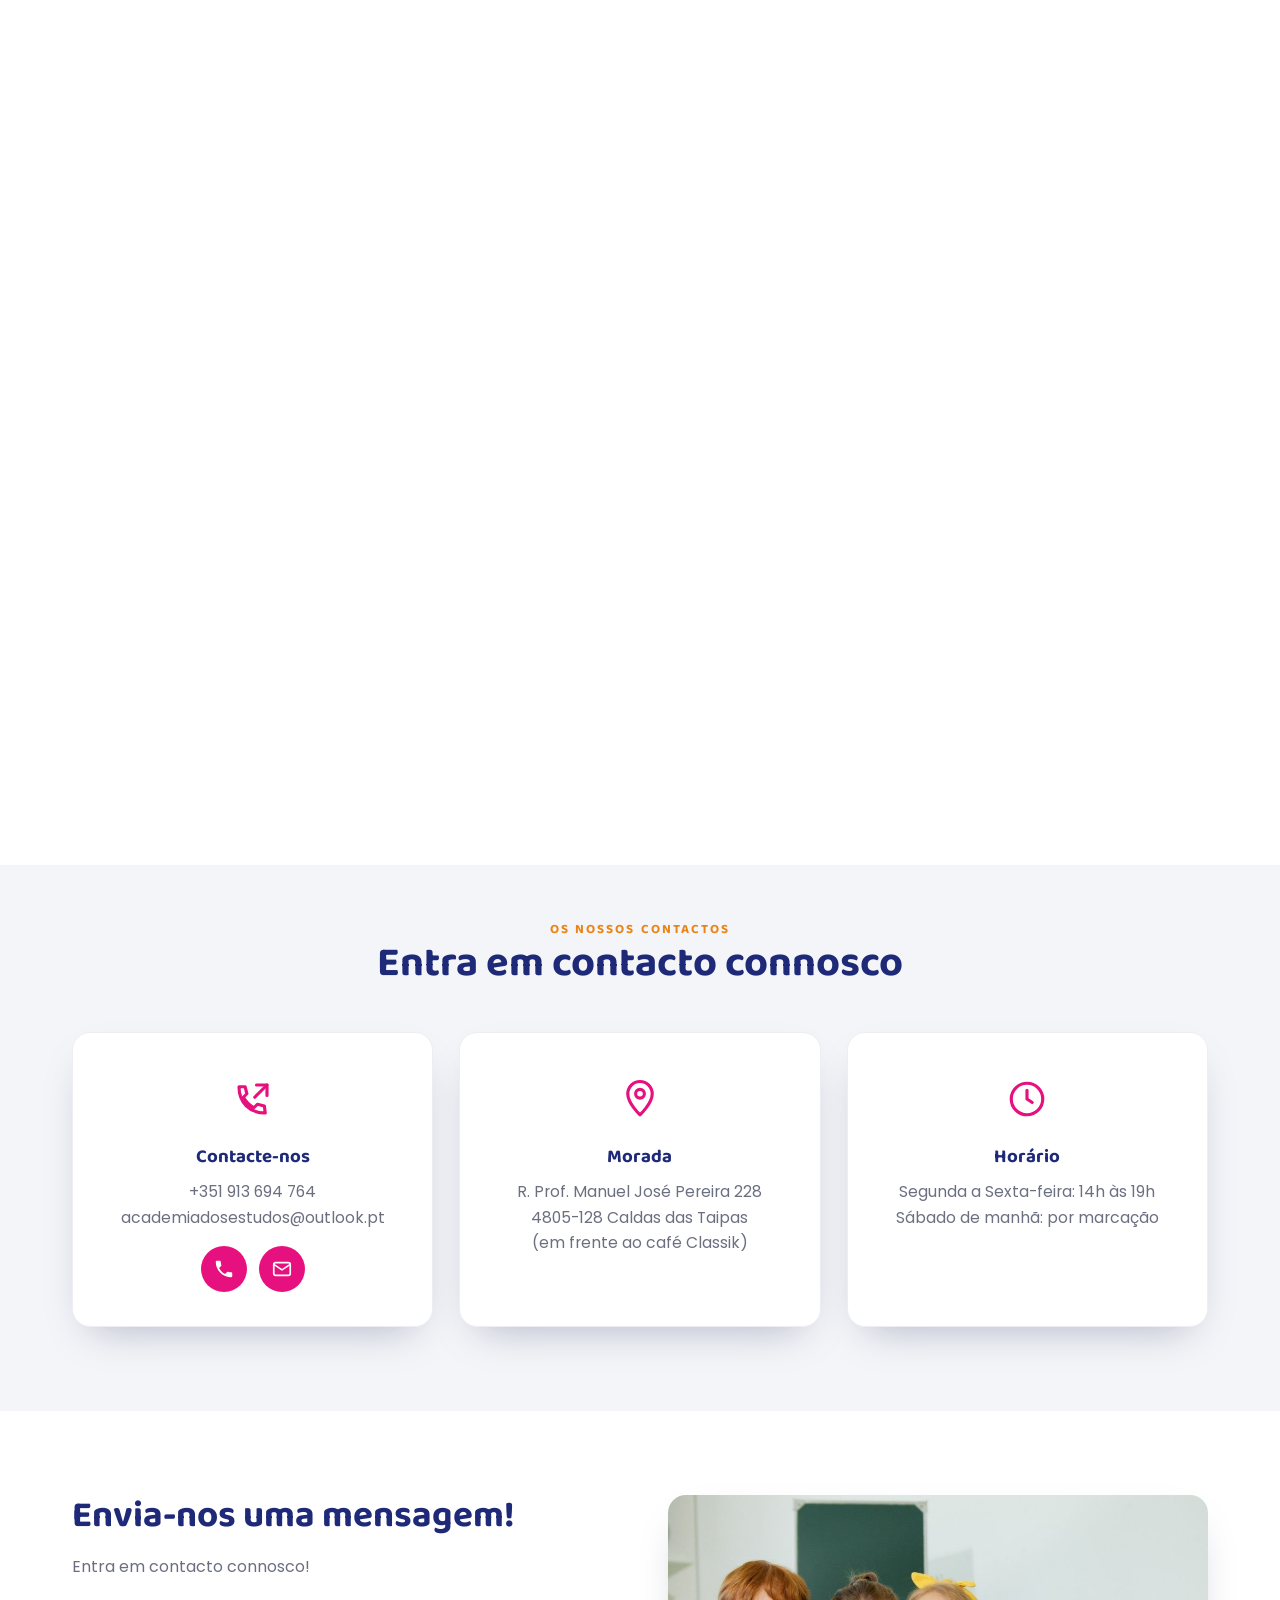
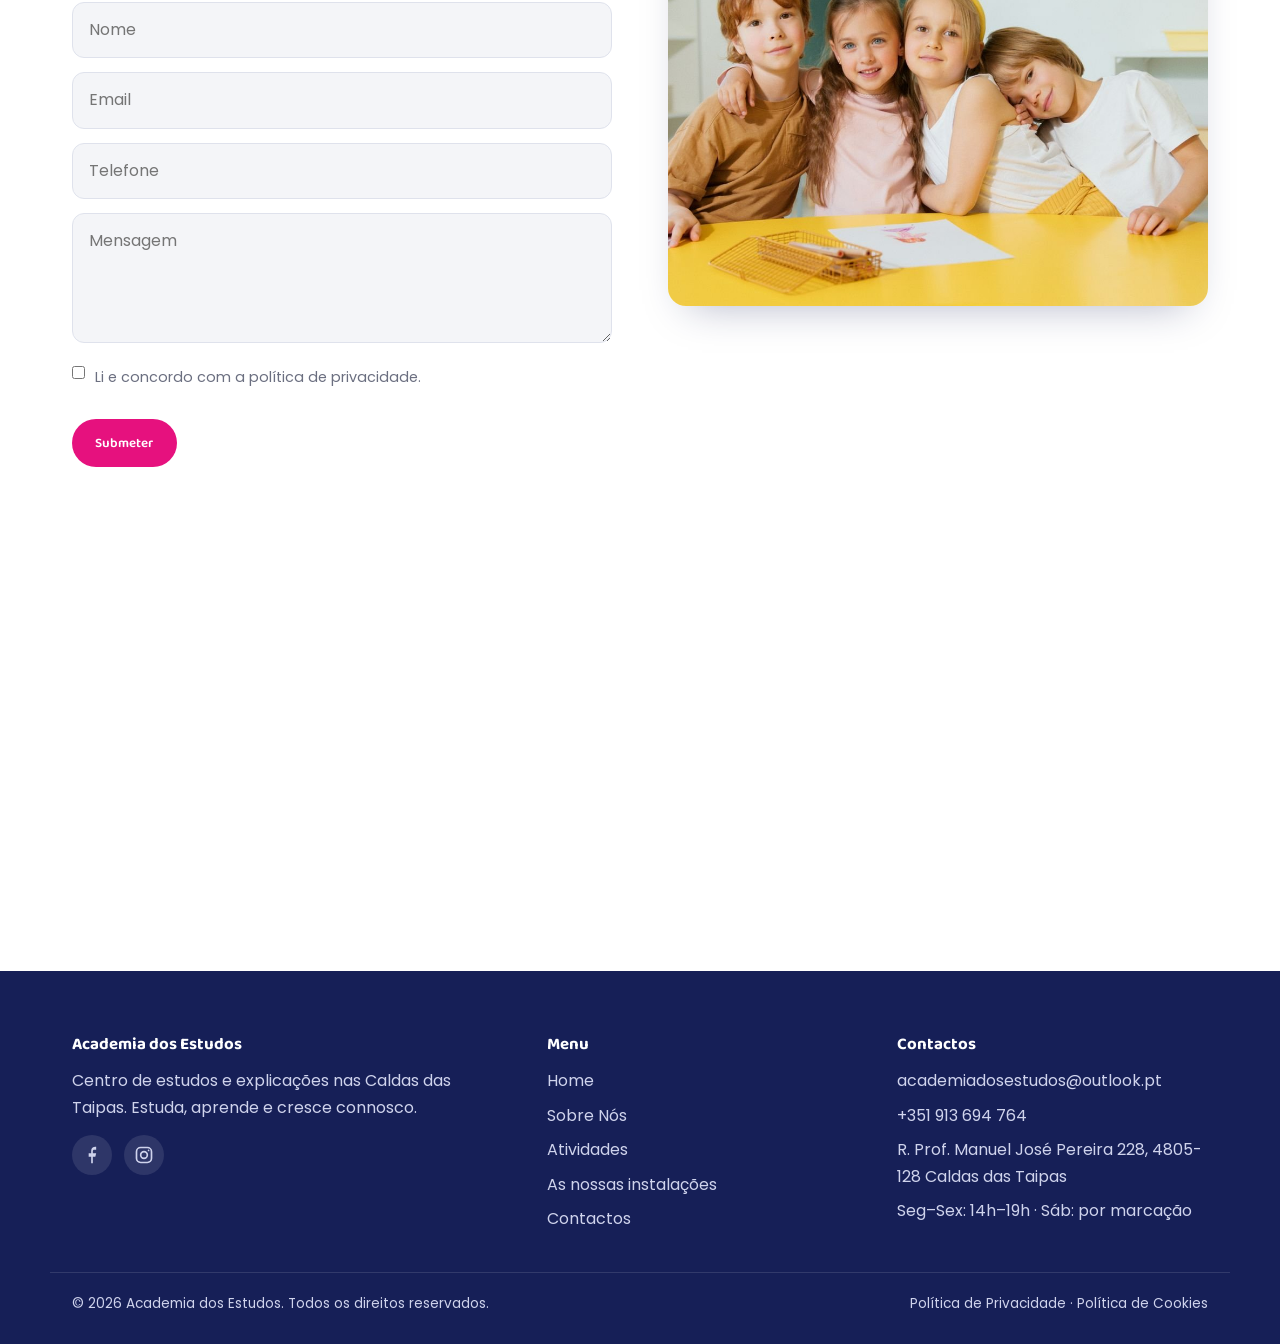
==== commit a4882d84: "Novo logo (coruja/escudo); slogan sempre visivel no mobile; galeria em mosaico (aspeto natural) Co-A" ====
--- a/index.html
+++ b/index.html
@@ -13,7 +13,7 @@
 <link rel="preconnect" href="https://fonts.googleapis.com">
 <link rel="preconnect" href="https://fonts.gstatic.com" crossorigin>
 <link href="https://fonts.googleapis.com/css2?family=Baloo+2:wght@500;600;700&family=Caveat:wght@600;700&family=Poppins:ital,wght@0,300;0,400;0,500;0,600;1,400&display=swap" rel="stylesheet">
-<link rel="stylesheet" href="css/styles.css?v=12">
+<link rel="stylesheet" href="css/styles.css?v=13">
 <script>document.documentElement.className+=" js";</script>
 </head>
 <body>
@@ -294,6 +294,6 @@
   </div>
 </footer>
 
-<script src="js/main.js?v=12"></script>
+<script src="js/main.js?v=13"></script>
 </body>
 </html>
--- a/css/styles.css
+++ b/css/styles.css
@@ -318,9 +318,14 @@
 .page-hero h1 { color: #fff; font-size: clamp(2rem, 5vw, 3rem); text-shadow: 0 2px 22px rgba(8,10,26,.55); }
 .page-hero p { color: #eef0fa; margin-top: 8px; text-shadow: 0 1px 14px rgba(8,10,26,.55); }
 
-.gallery { display: grid; grid-template-columns: repeat(3, 1fr); gap: 18px; margin-top: 40px; }
-.gallery img { border-radius: 14px; box-shadow: var(--shadow); aspect-ratio: 4 / 3; object-fit: cover; width: 100%; }
-.gallery--tall img { aspect-ratio: 3 / 4; }
+/* galeria em mosaico — cada foto mantém as suas proporções */
+.gallery { columns: 3; column-gap: 16px; margin-top: 40px; }
+.gallery img {
+  width: 100%; margin: 0 0 16px; display: block; break-inside: avoid;
+  border-radius: 14px; box-shadow: var(--shadow);
+}
+@media (max-width: 900px) { .gallery { columns: 2; } }
+@media (max-width: 540px) { .gallery { columns: 1; } }
 
 /* ---------- disciplinas ---------- */
 .subjects {
@@ -363,7 +368,7 @@
 
 /* ---------- responsive ---------- */
 @media (max-width: 960px) {
-  .cards, .contact-cards, .adv, .gallery, .team, .values { grid-template-columns: repeat(2, 1fr); }
+  .cards, .contact-cards, .adv, .team, .values { grid-template-columns: repeat(2, 1fr); }
   .split { grid-template-columns: 1fr; gap: 30px; }
   .footer-grid { grid-template-columns: 1fr 1fr; }
 }
@@ -391,17 +396,14 @@
   .header-cta { display: none; }
 }
 @media (max-width: 560px) {
-  .cards, .contact-cards, .adv, .gallery, .team, .values { grid-template-columns: 1fr; }
+  .cards, .contact-cards, .adv, .team, .values { grid-template-columns: 1fr; }
   .footer-grid { grid-template-columns: 1fr; }
   .section { padding: 60px 0; }
-  /* logo: coruja em cima, nome por baixo */
+  /* logo: coruja em cima, nome + slogan por baixo */
   .brand { flex-direction: column; gap: 3px; text-align: center; }
   .brand img { width: 38px; height: 38px; }
-  .brand-text b { font-size: 1.05rem; }
-  .brand-text > span { font-size: .44rem; letter-spacing: .07em; }
-}
-@media (max-width: 440px) {
-  .brand-text > span { display: none; }
+  .brand-text b { font-size: 1.02rem; }
+  .brand-text > span { display: block; font-size: .42rem; letter-spacing: .05em; }
 }
 
 @media (prefers-reduced-motion: reduce) {
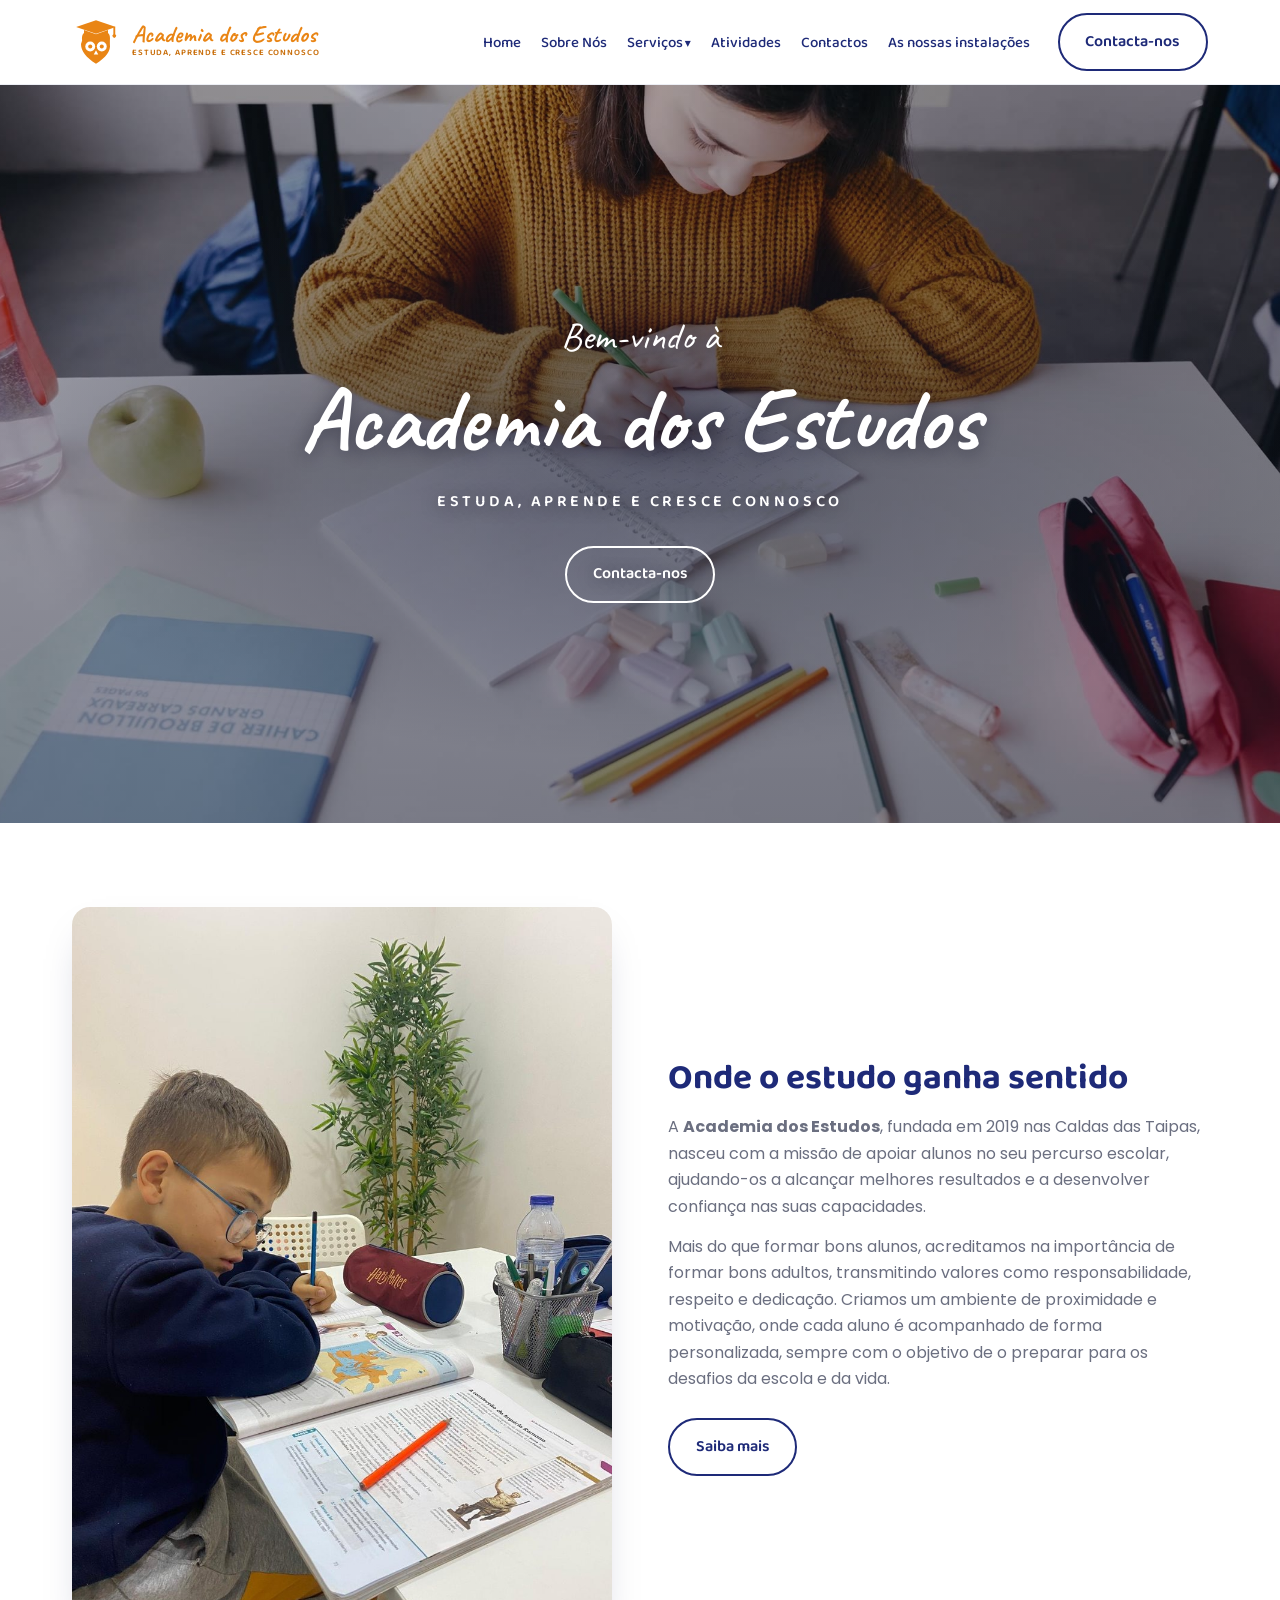
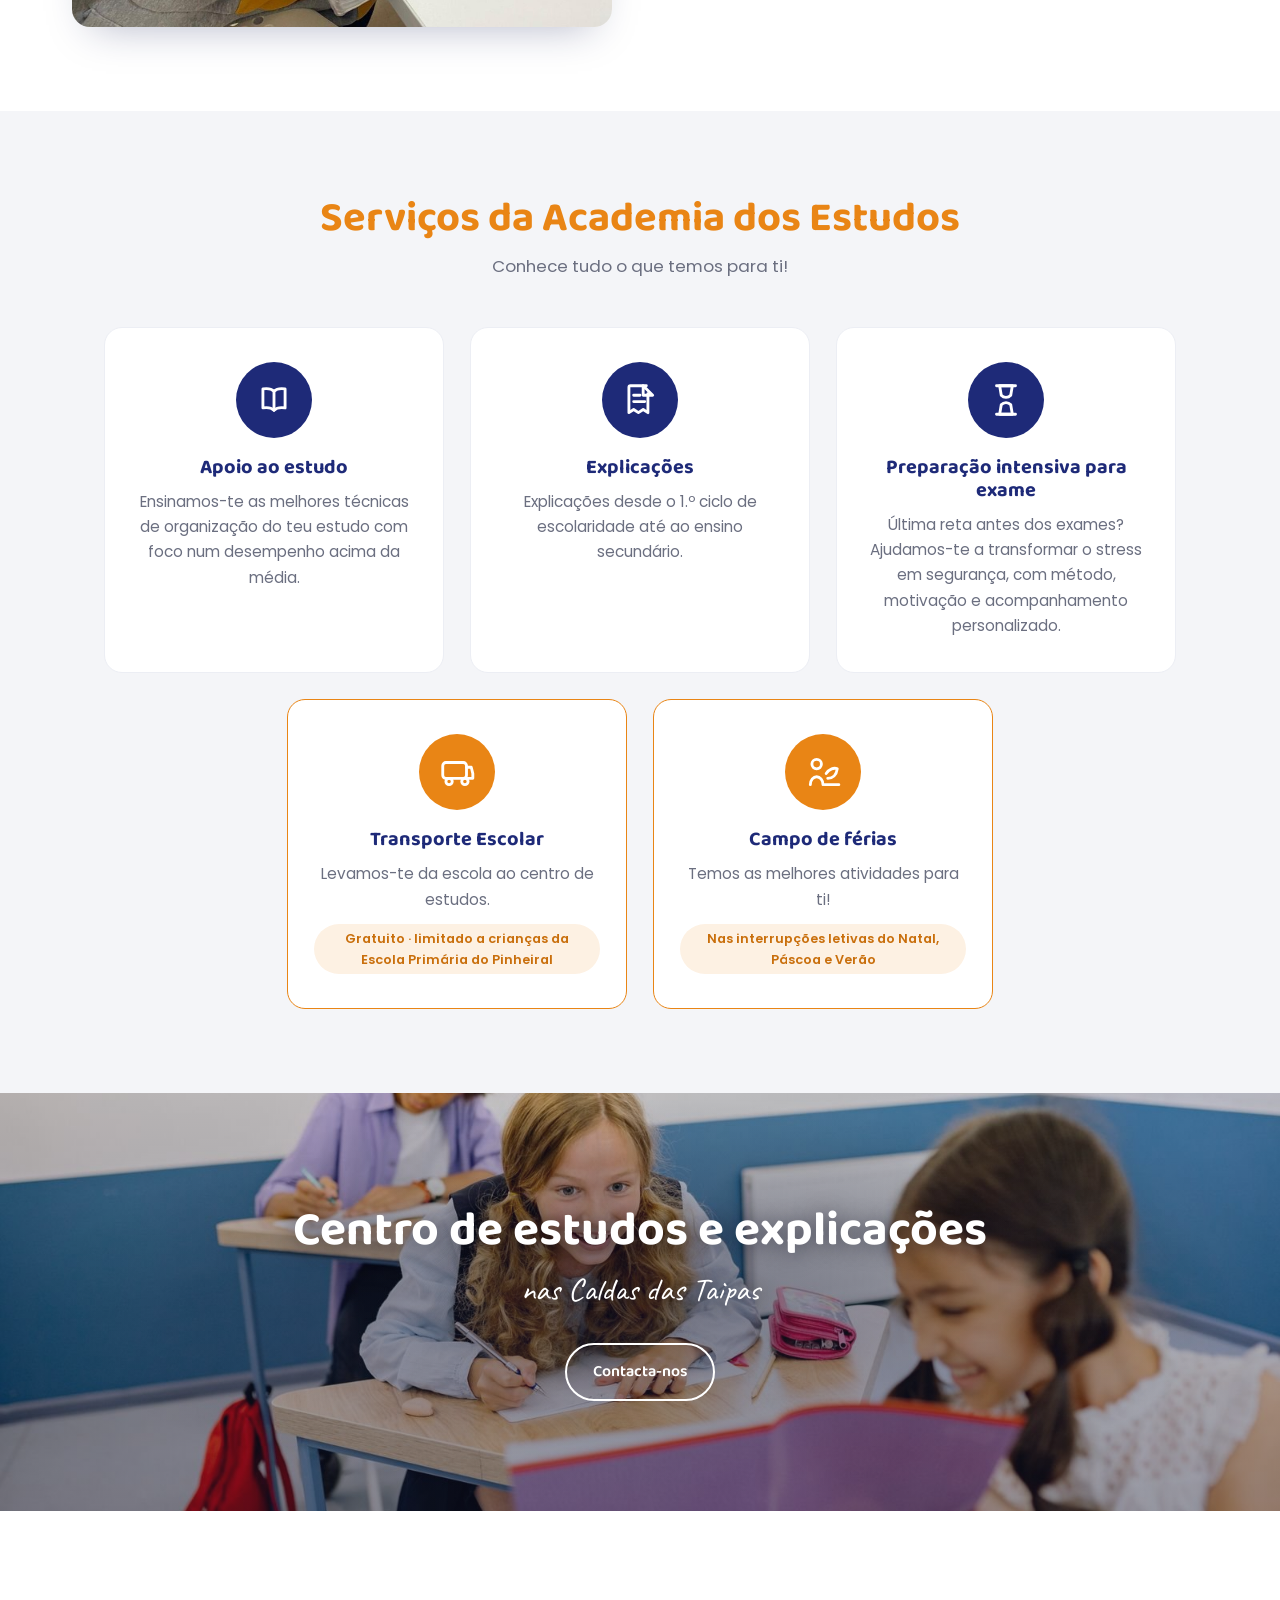
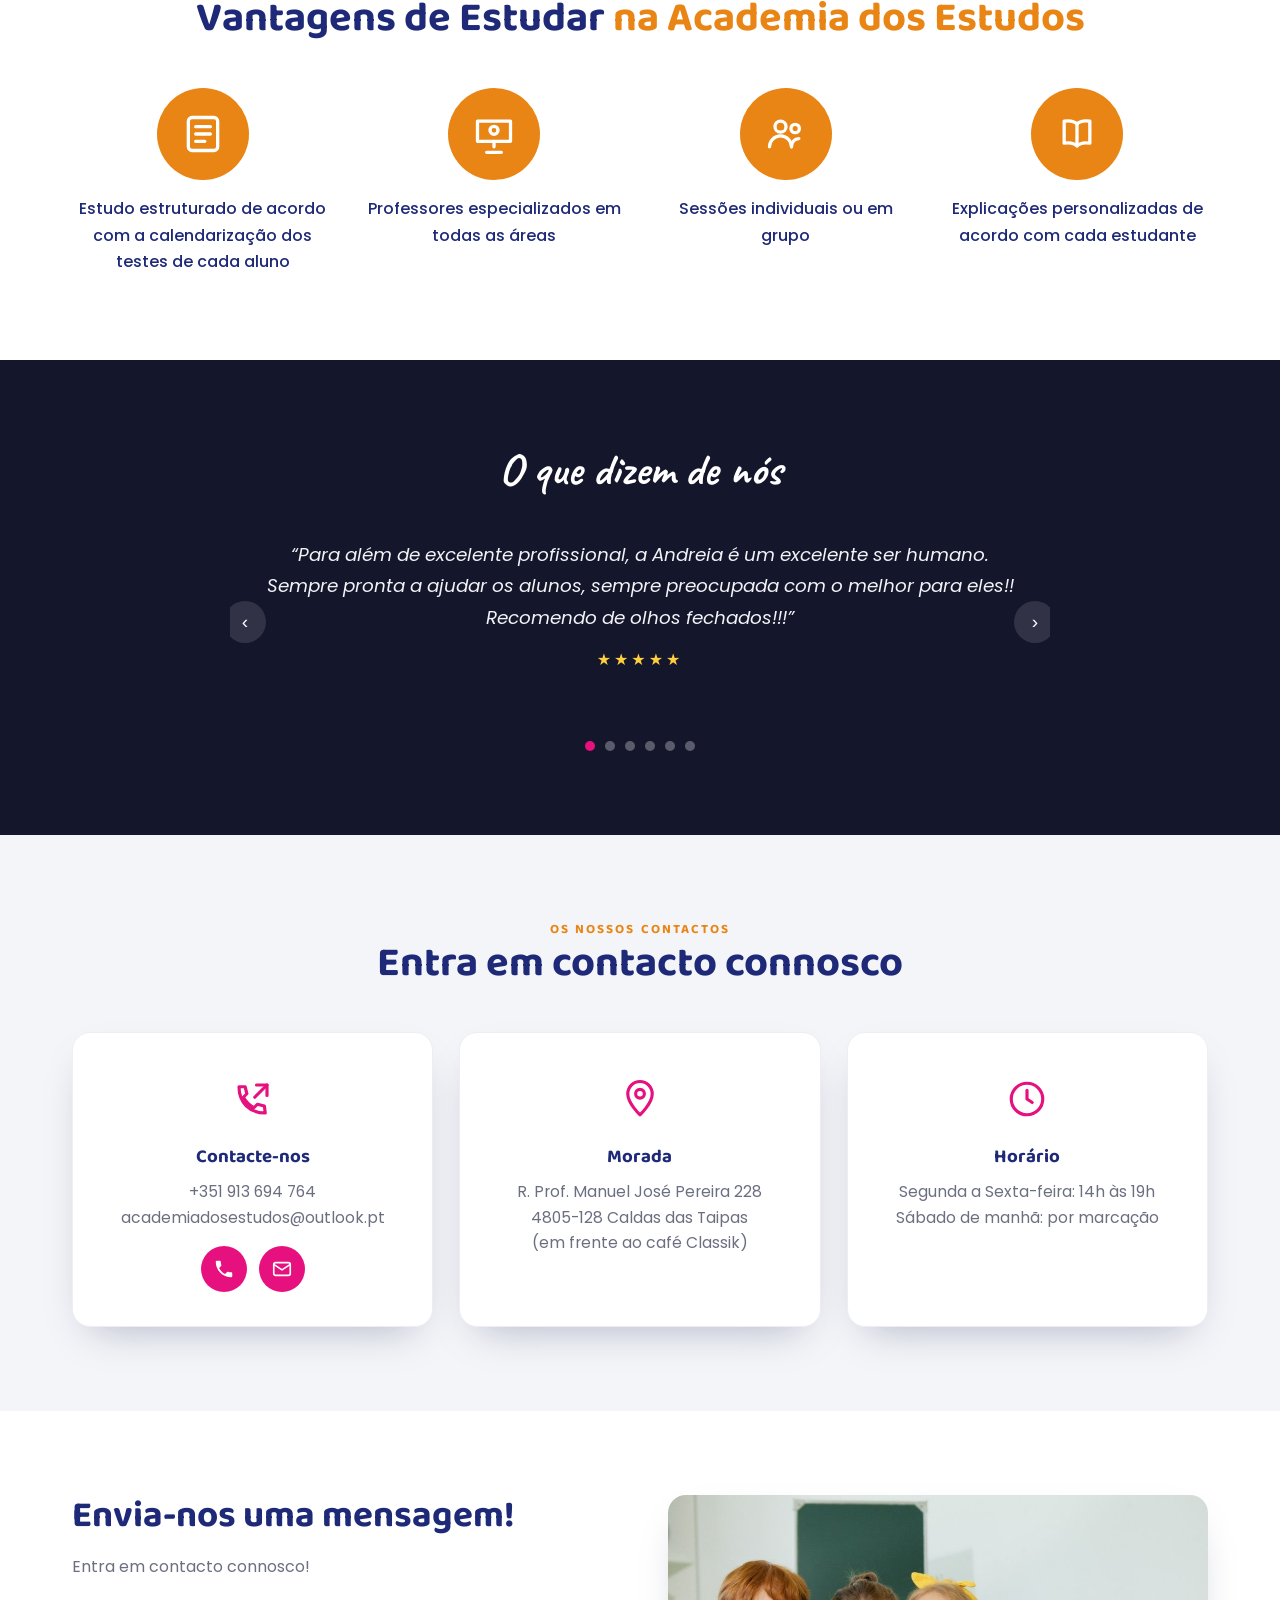
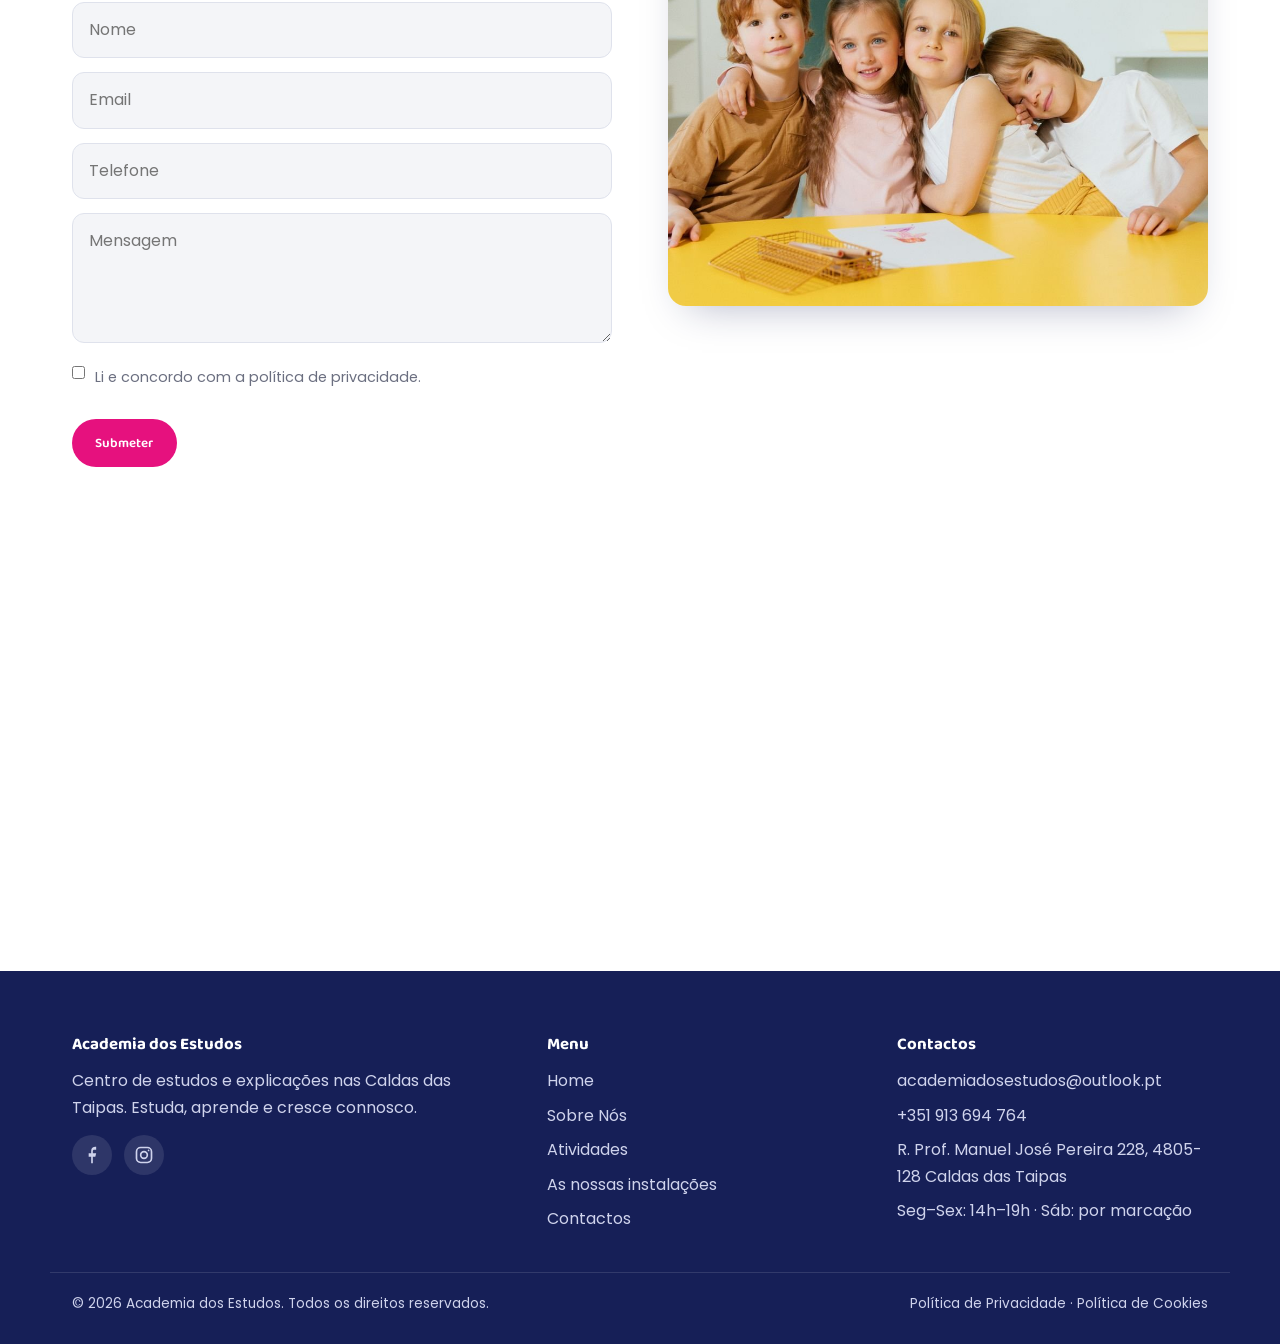
==== commit fd1aea26: "Morada com link para Google Maps; banner mais alto e sem cortar caras; logo melhorado Co-Authored-By" ====
--- a/index.html
+++ b/index.html
@@ -13,7 +13,7 @@
 <link rel="preconnect" href="https://fonts.googleapis.com">
 <link rel="preconnect" href="https://fonts.gstatic.com" crossorigin>
 <link href="https://fonts.googleapis.com/css2?family=Baloo+2:wght@500;600;700&family=Caveat:wght@600;700&family=Poppins:ital,wght@0,300;0,400;0,500;0,600;1,400&display=swap" rel="stylesheet">
-<link rel="stylesheet" href="css/styles.css?v=13">
+<link rel="stylesheet" href="css/styles.css?v=14">
 <script>document.documentElement.className+=" js";</script>
 </head>
 <body>
@@ -215,7 +215,7 @@
       <div class="contact-card reveal">
         <div class="ic"><svg viewBox="0 0 24 24" fill="none" stroke="currentColor" stroke-width="1.8" stroke-linecap="round" stroke-linejoin="round"><path d="M12 21s7-6.5 7-12a7 7 0 0 0-14 0c0 5.5 7 12 7 12z"/><circle cx="12" cy="9" r="2.5"/></svg></div>
         <h3>Morada</h3>
-        <p>R. Prof. Manuel José Pereira 228<br>4805-128 Caldas das Taipas<br>(em frente ao café Classik)</p>
+        <p><a href="https://www.google.com/maps/search/?api=1&query=Academia+dos+Estudos+Centro+de+Estudos+Caldas+das+Taipas" target="_blank" rel="noopener">R. Prof. Manuel José Pereira 228<br>4805-128 Caldas das Taipas<br>(em frente ao café Classik)</a></p>
       </div>
       <div class="contact-card reveal">
         <div class="ic"><svg viewBox="0 0 24 24" fill="none" stroke="currentColor" stroke-width="1.8" stroke-linecap="round" stroke-linejoin="round"><circle cx="12" cy="12" r="9"/><path d="M12 7v5l3 2"/></svg></div>
@@ -283,7 +283,7 @@
       <ul>
         <li><a href="mailto:academiadosestudos@outlook.pt">academiadosestudos@outlook.pt</a></li>
         <li><a href="tel:+351913694764">+351 913 694 764</a></li>
-        <li>R. Prof. Manuel José Pereira 228, 4805-128 Caldas das Taipas</li>
+        <li><a href="https://www.google.com/maps/search/?api=1&query=Academia+dos+Estudos+Centro+de+Estudos+Caldas+das+Taipas" target="_blank" rel="noopener">R. Prof. Manuel José Pereira 228, 4805-128 Caldas das Taipas</a></li>
         <li>Seg–Sex: 14h–19h · Sáb: por marcação</li>
       </ul>
     </div>
@@ -294,6 +294,6 @@
   </div>
 </footer>
 
-<script src="js/main.js?v=13"></script>
+<script src="js/main.js?v=14"></script>
 </body>
 </html>
--- a/css/styles.css
+++ b/css/styles.css
@@ -304,10 +304,11 @@
 .page-hero {
   position: relative; overflow: hidden;
   background: linear-gradient(120deg, var(--navy), var(--navy-deep));
-  color: #fff; text-align: center; padding: 96px 0;
+  color: #fff; text-align: center; padding: 96px 0; min-height: 360px;
+  display: flex; flex-direction: column; justify-content: center;
 }
 .page-hero__media { position: absolute; inset: 0; z-index: 0; }
-.page-hero__media img { width: 100%; height: 100%; object-fit: cover; }
+.page-hero__media img { width: 100%; height: 100%; object-fit: cover; object-position: center 22%; }
 .page-hero::after {
   content: ""; position: absolute; inset: 0; z-index: 1;
   background:
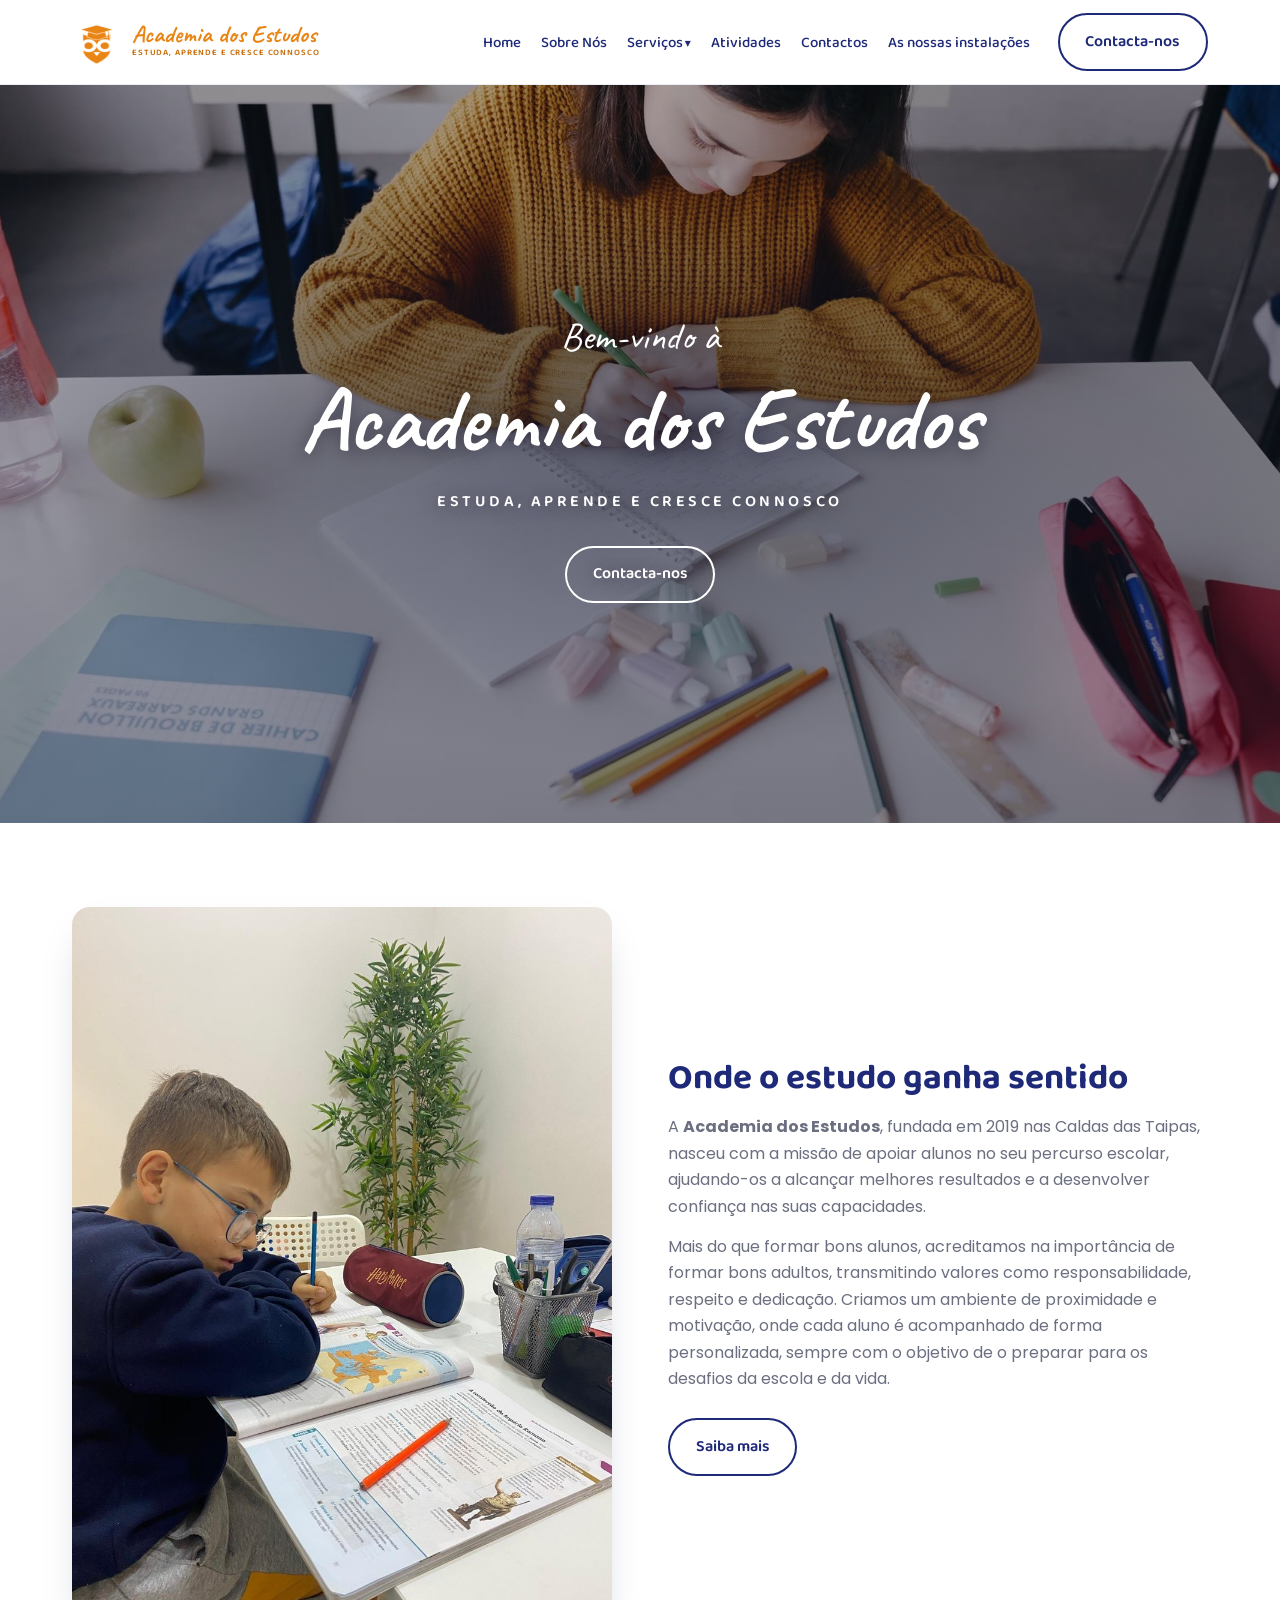
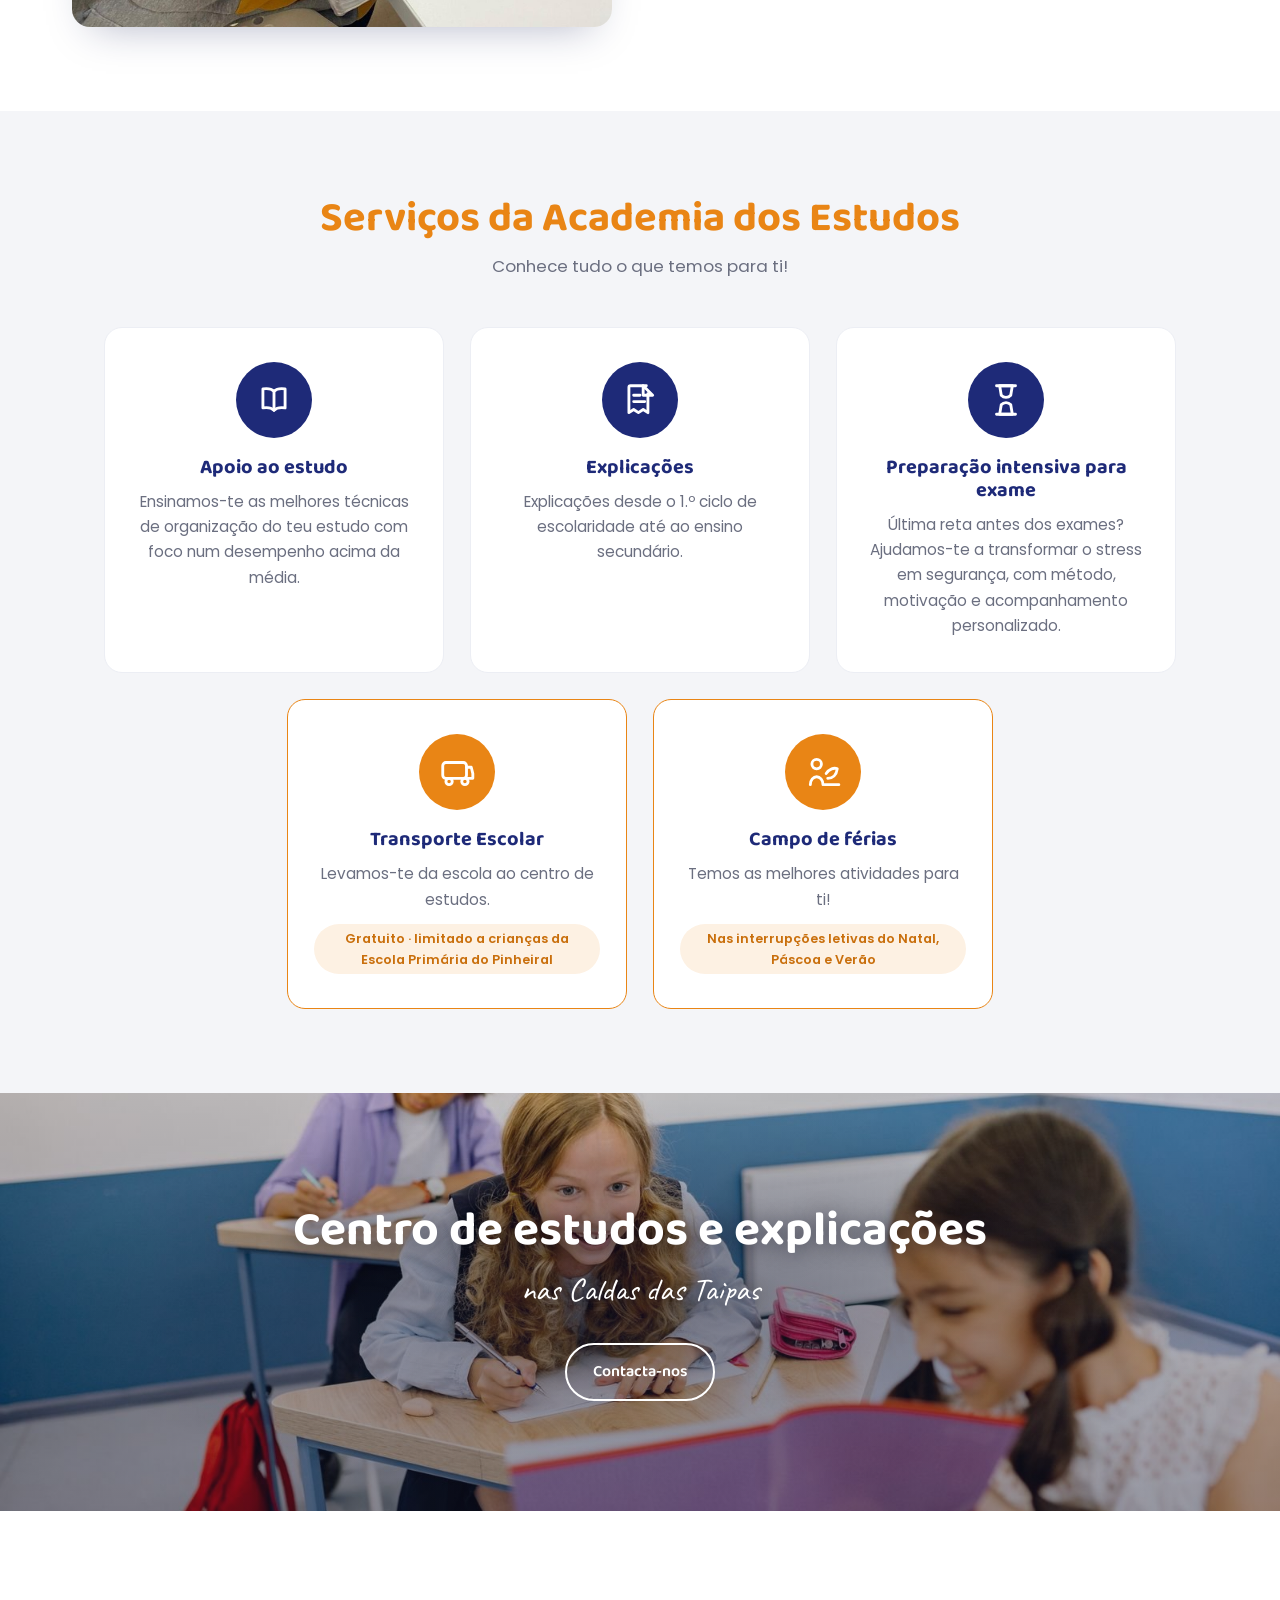
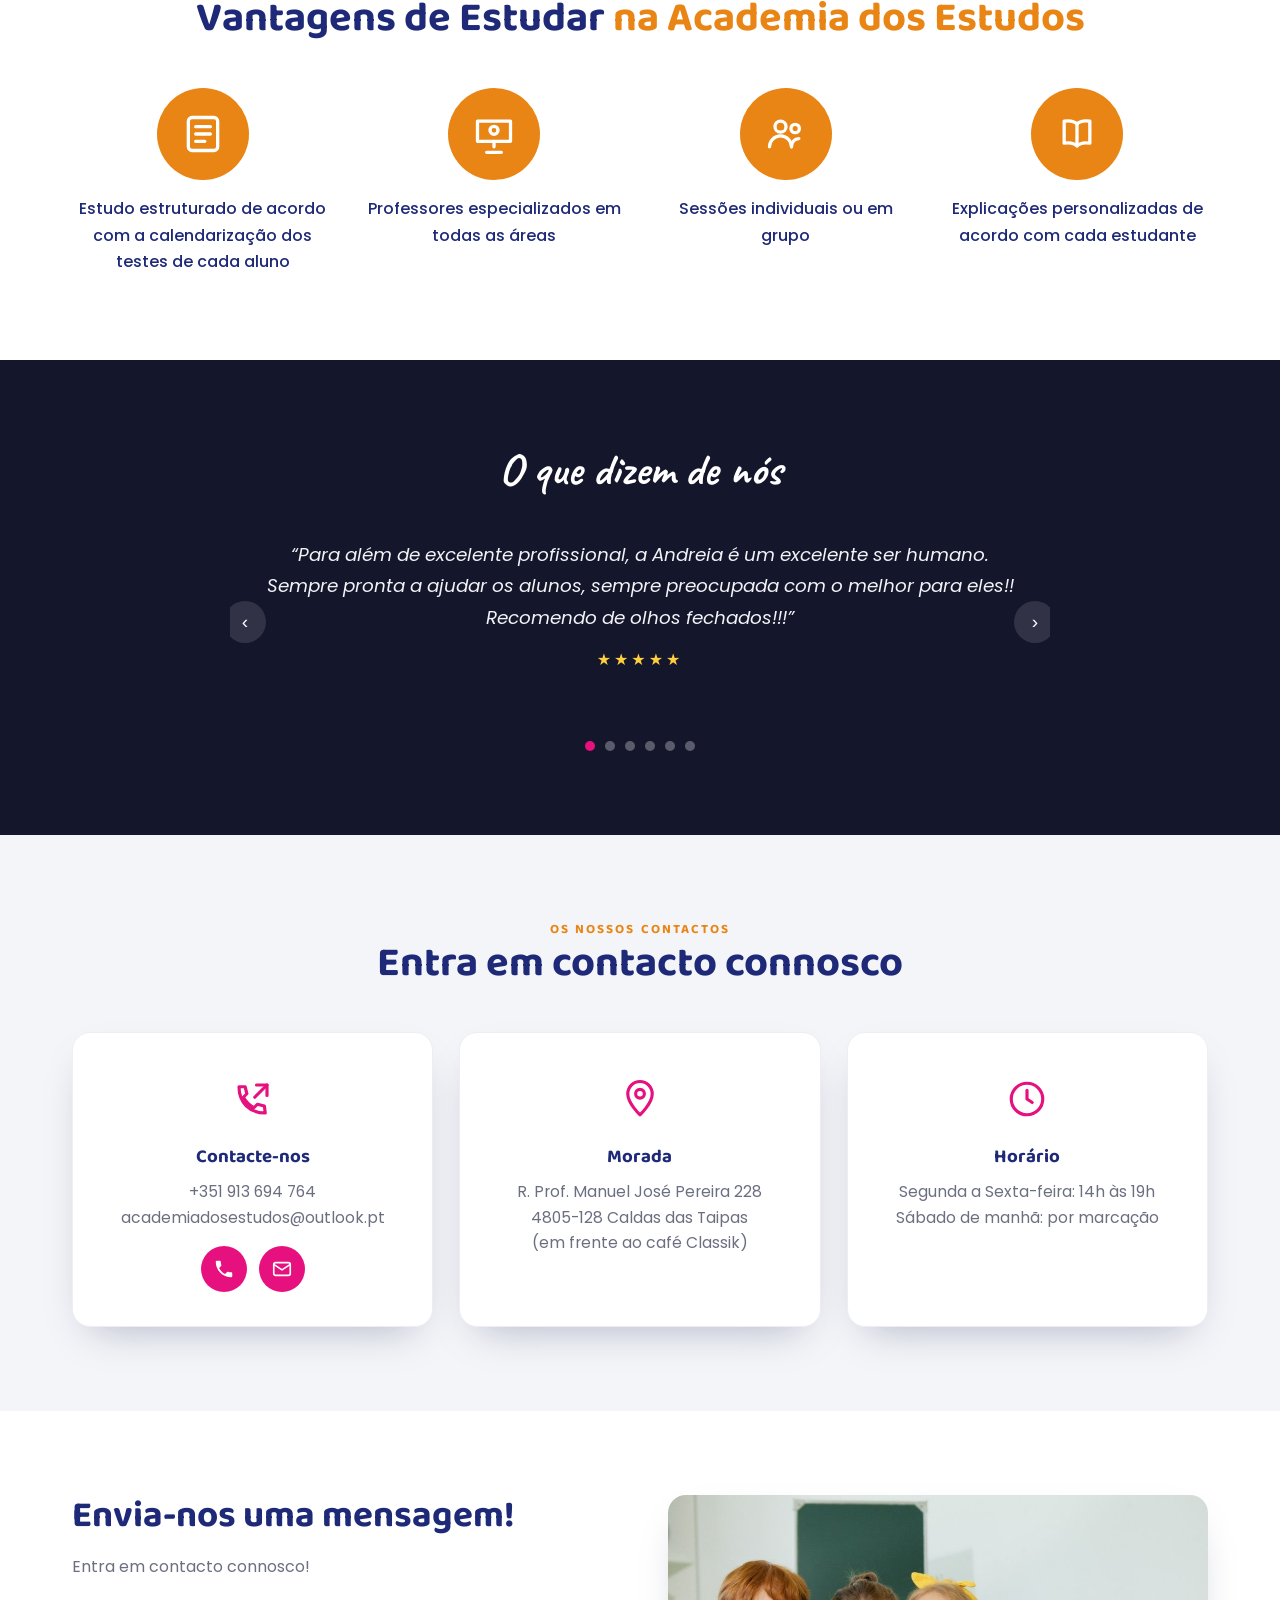
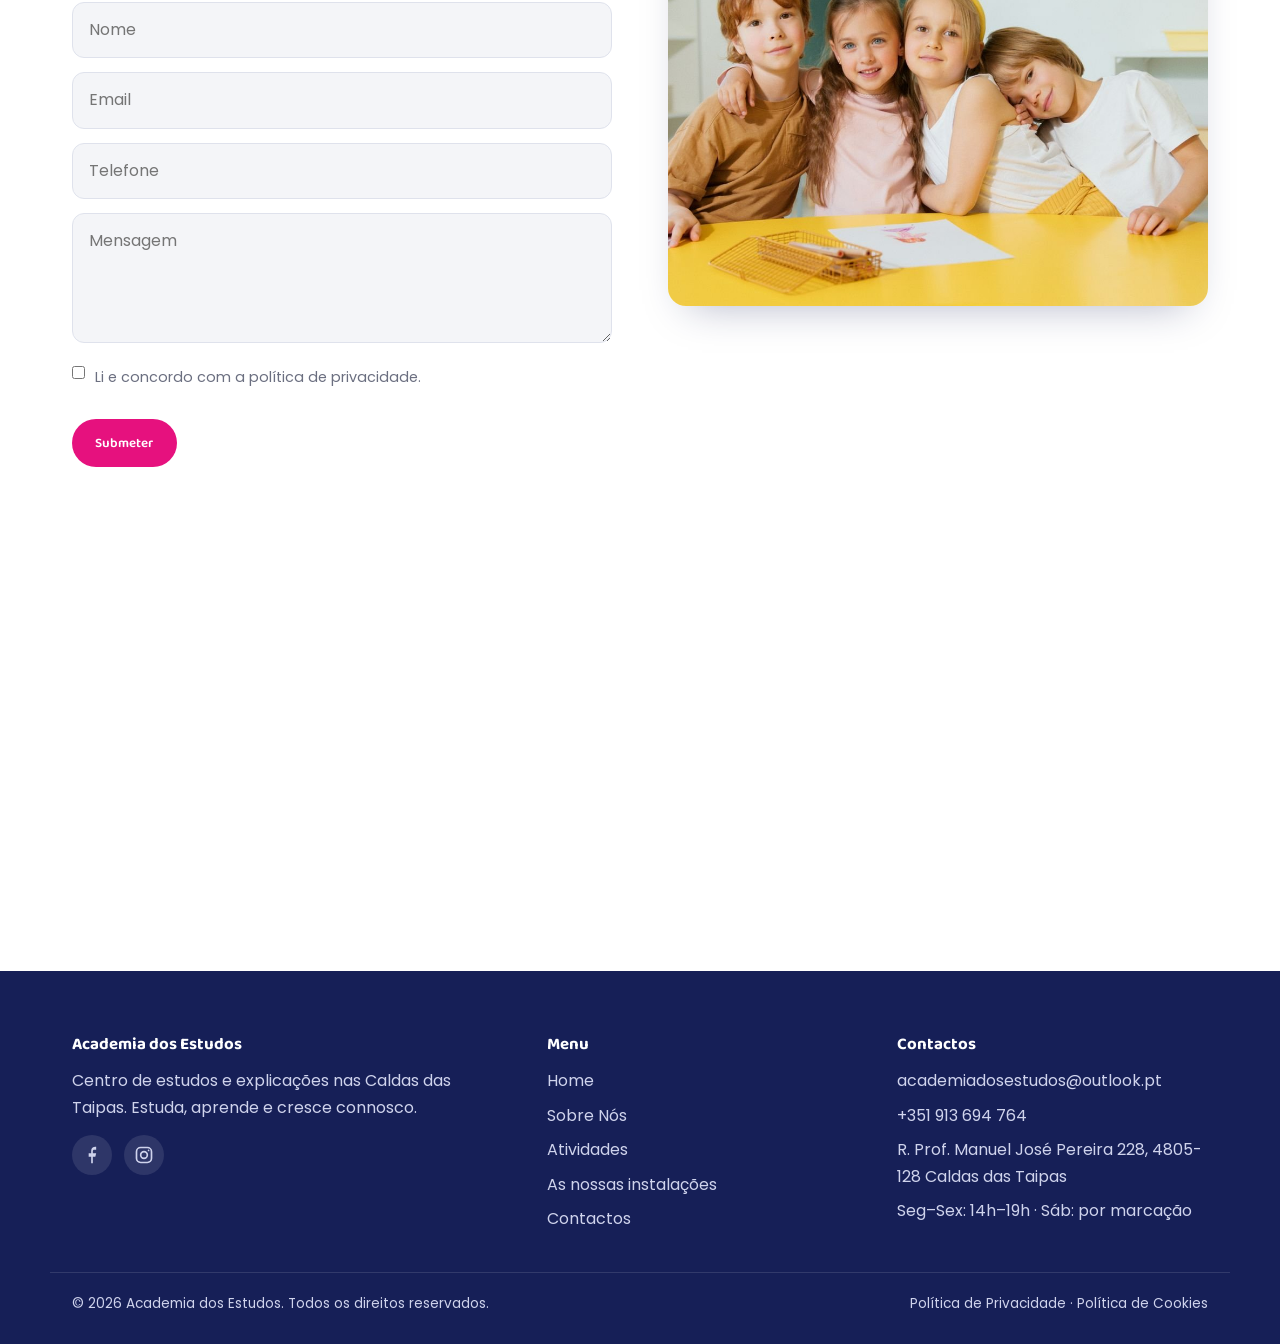
==== commit 5a121d7f: "Logo: usar o logótipo real do cliente (PNG recolorido a partir do ficheiro fornecido) Substitui a re" ====
--- a/index.html
+++ b/index.html
@@ -9,7 +9,7 @@
 <meta property="og:description" content="Estuda, aprende e cresce connosco.">
 <meta property="og:image" content="assets/img/og-image.jpg">
 <meta property="og:type" content="website">
-<link rel="icon" href="assets/logo-mark.svg">
+<link rel="icon" href="assets/logo-mark.png?v=15">
 <link rel="preconnect" href="https://fonts.googleapis.com">
 <link rel="preconnect" href="https://fonts.gstatic.com" crossorigin>
 <link href="https://fonts.googleapis.com/css2?family=Baloo+2:wght@500;600;700&family=Caveat:wght@600;700&family=Poppins:ital,wght@0,300;0,400;0,500;0,600;1,400&display=swap" rel="stylesheet">
@@ -22,7 +22,7 @@
 <header class="site-header">
   <div class="wrap">
     <a class="brand" href="index.html" aria-label="Academia dos Estudos — início">
-      <img src="assets/logo-mark.svg" alt="">
+      <img src="assets/logo-mark.png?v=15" alt="">
       <span class="brand-text"><b>Academia dos Estudos</b><span>Estuda, aprende e cresce connosco</span></span>
     </a>
 
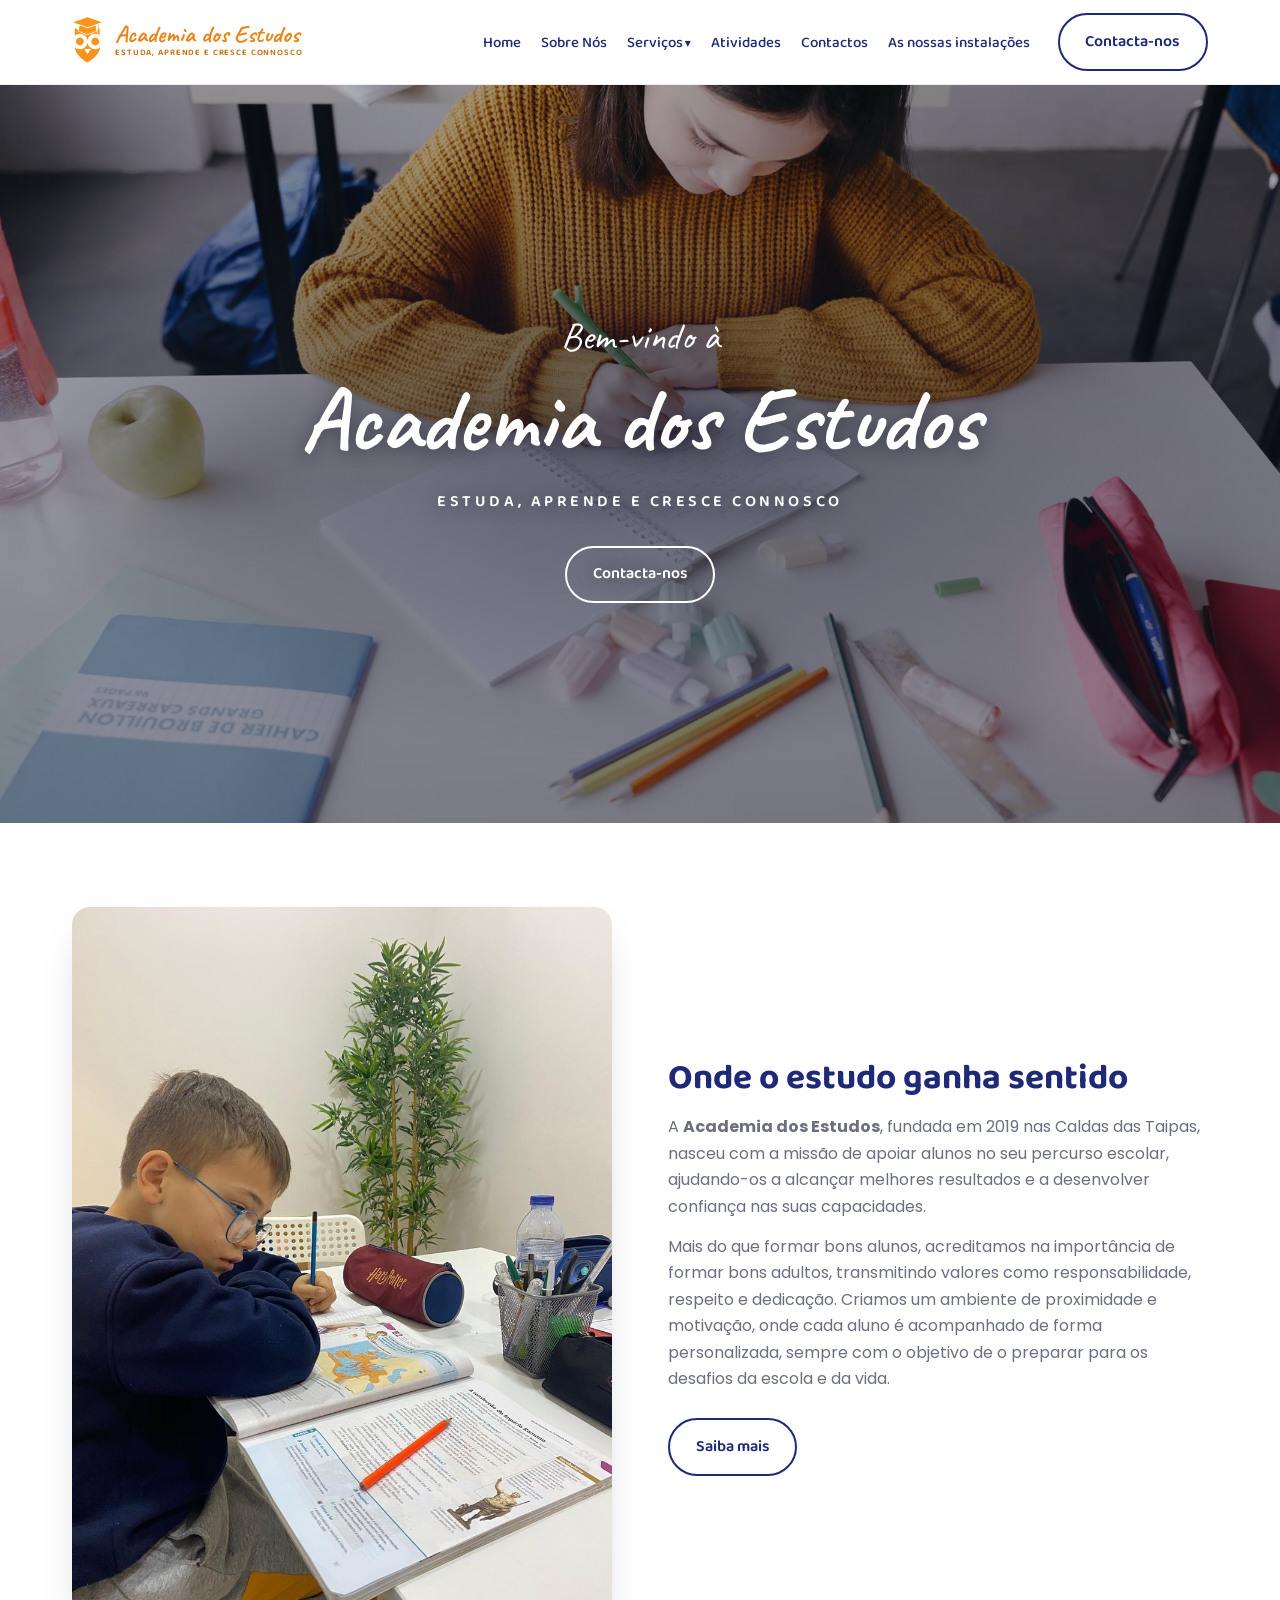
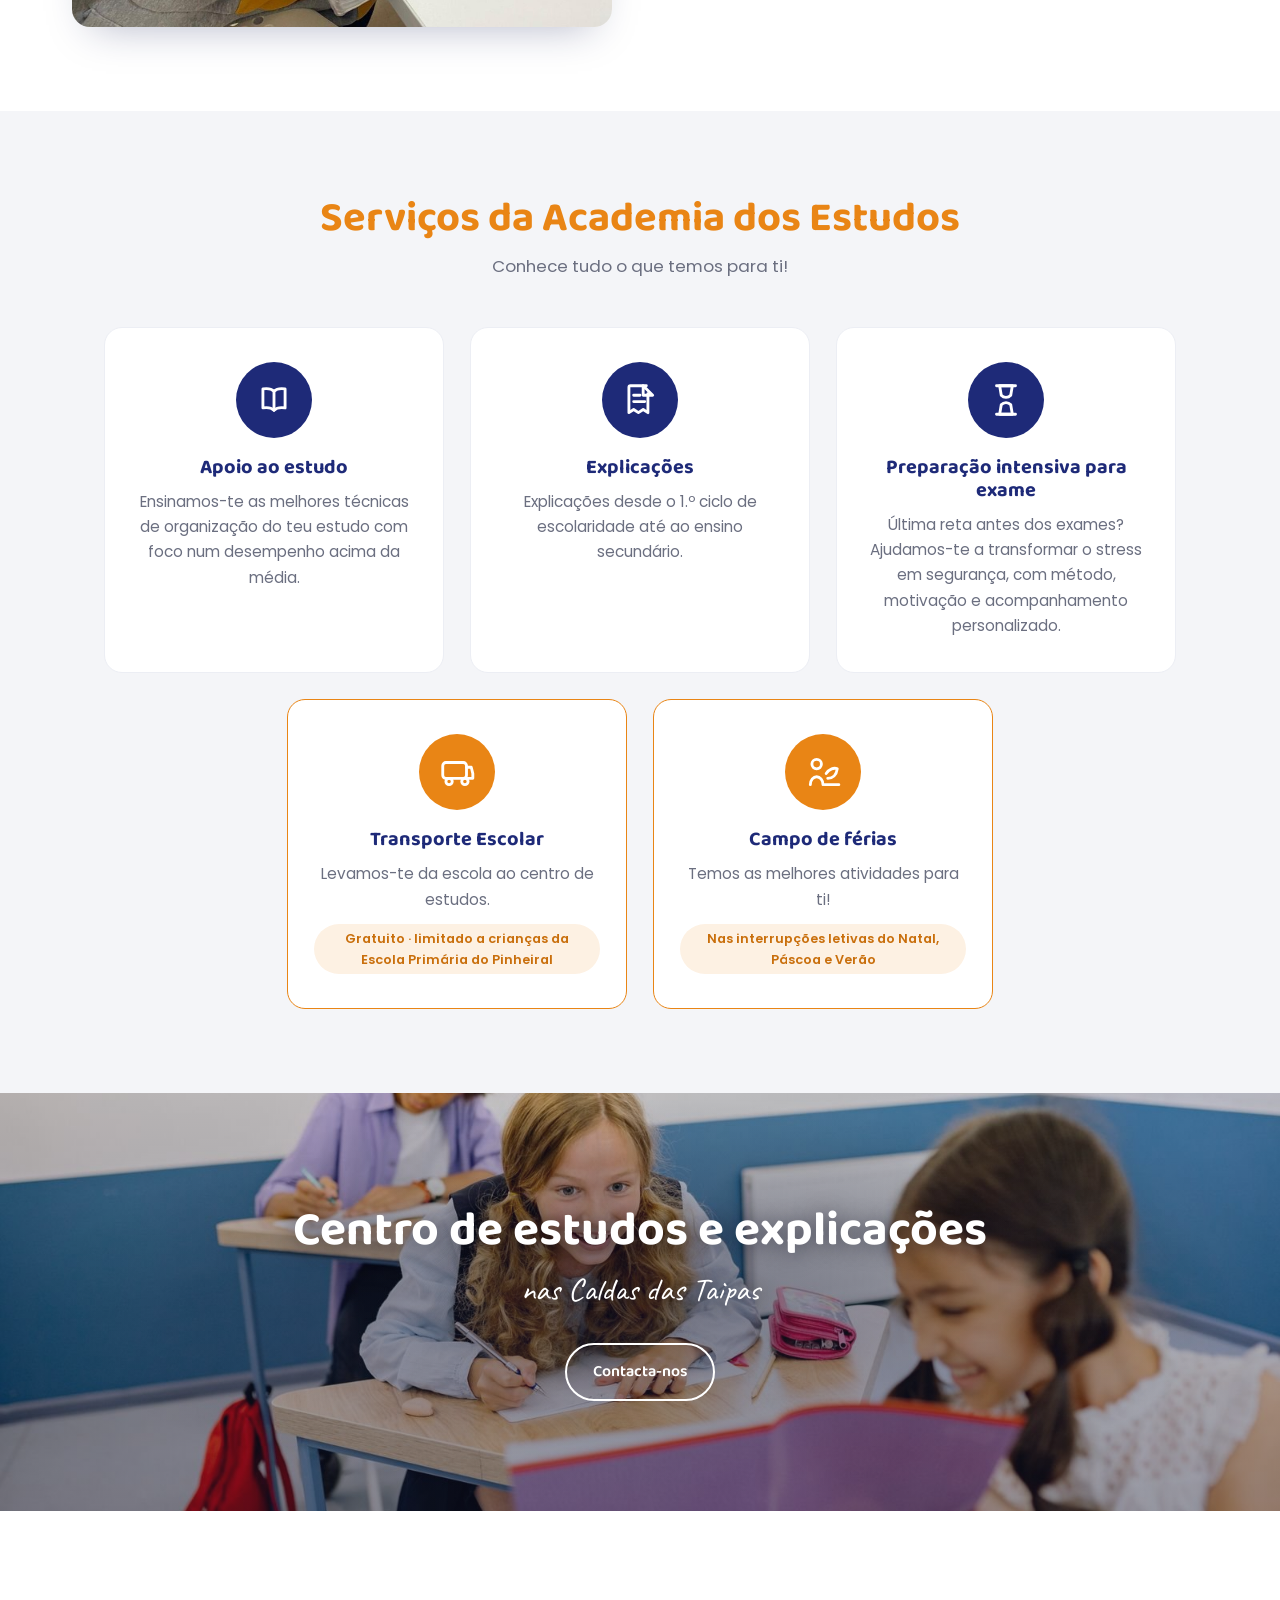
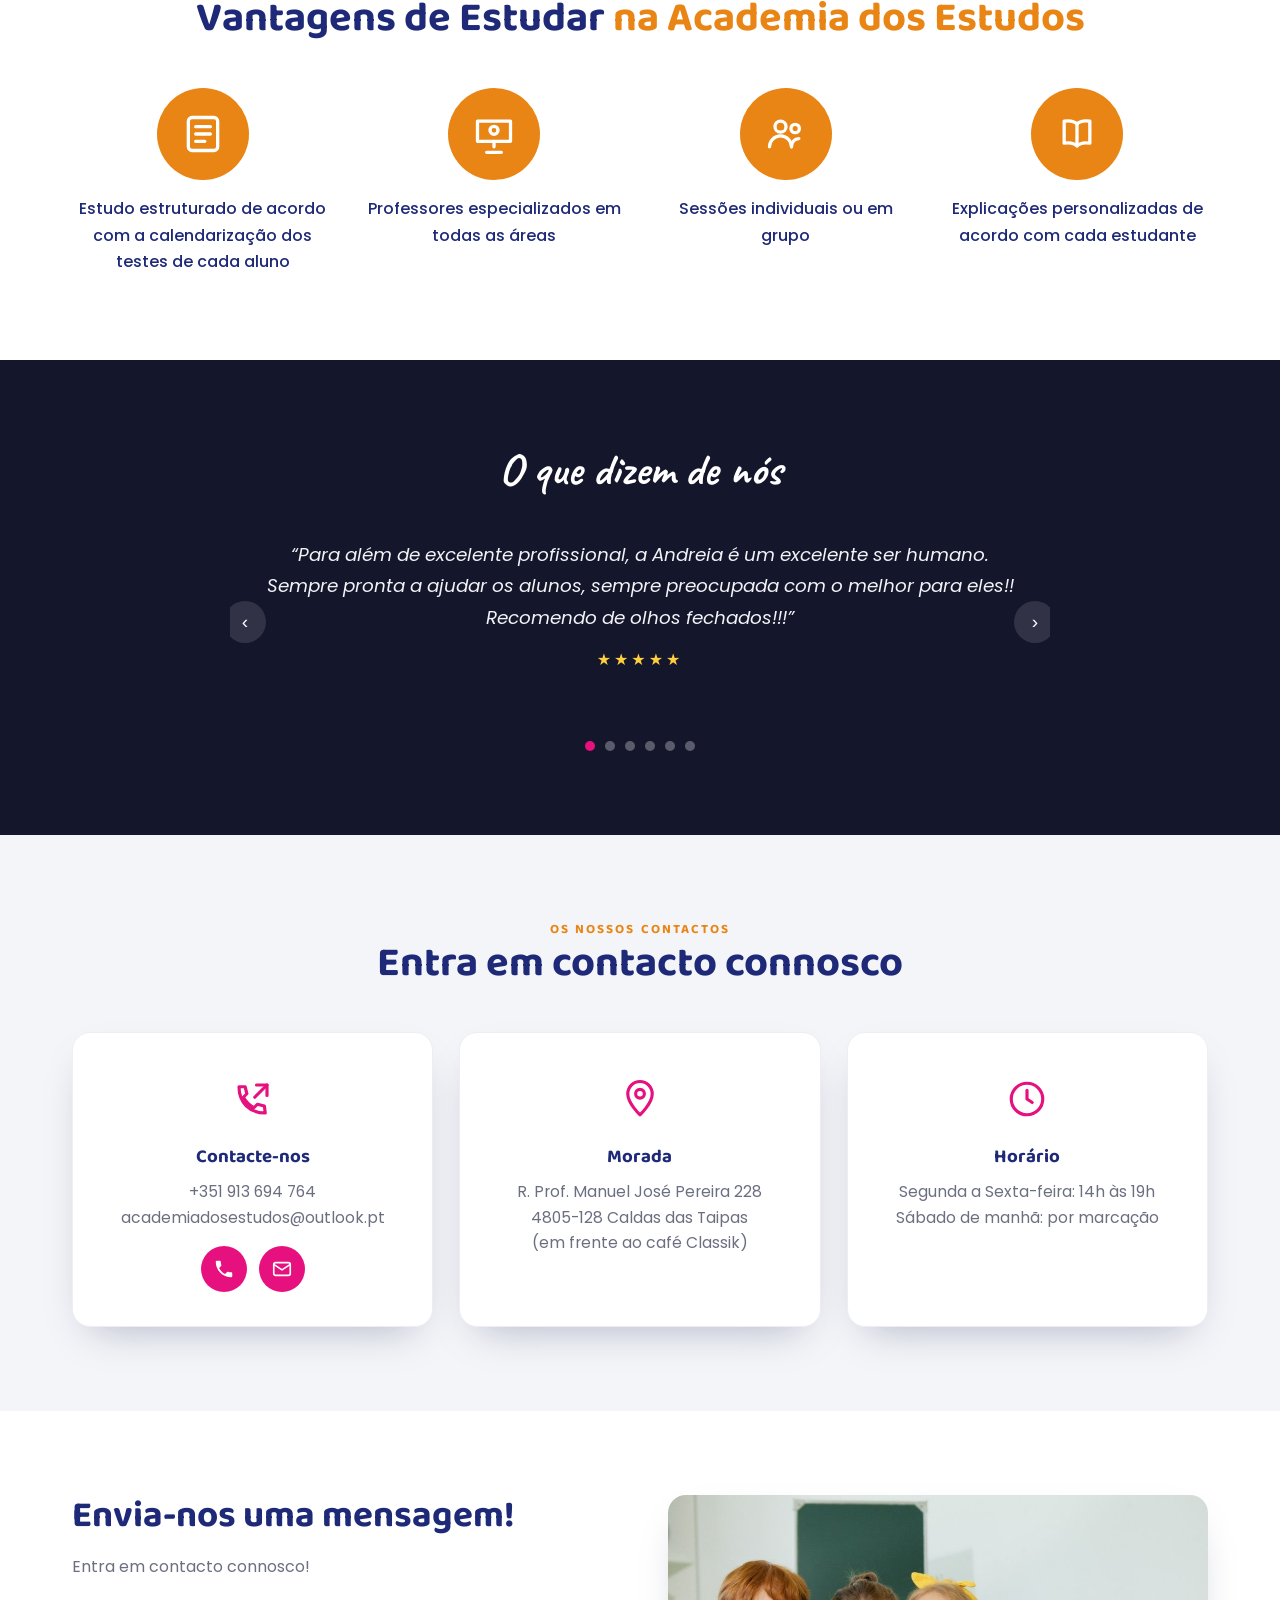
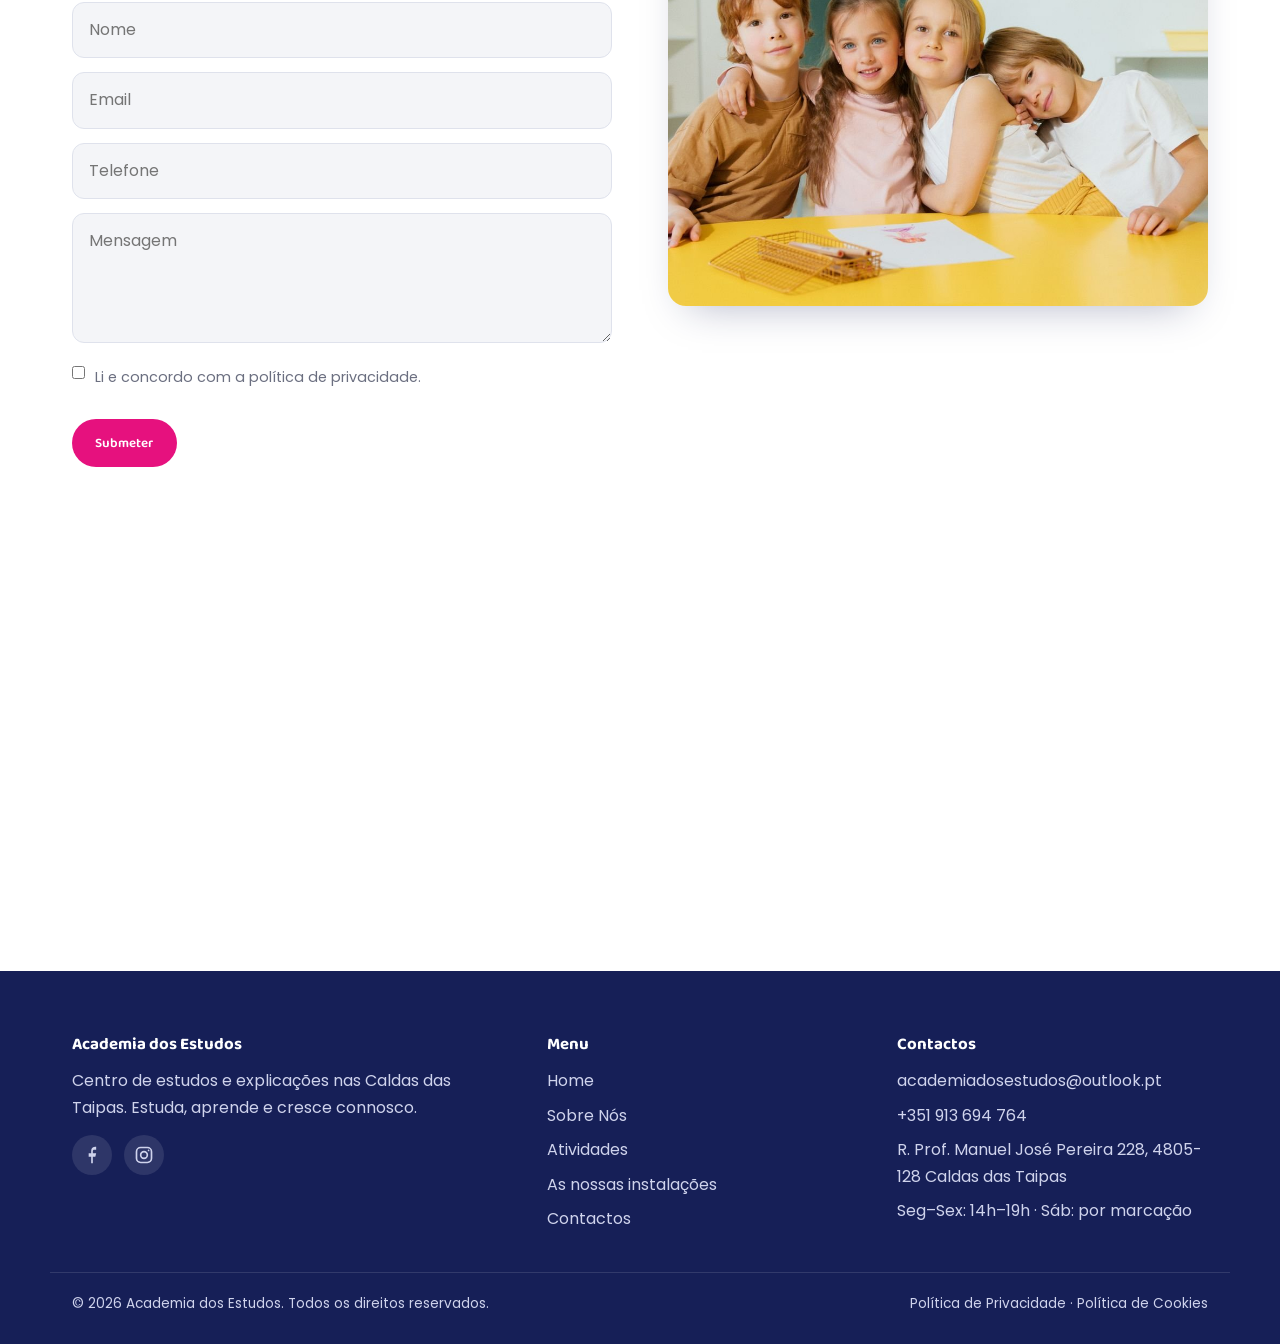
==== commit 8ba4853b: "Logo: usar o logótipo OFICIAL vetorial (extraído do PDF da marca) O cliente forneceu os ficheiros of" ====
--- a/index.html
+++ b/index.html
@@ -9,11 +9,11 @@
 <meta property="og:description" content="Estuda, aprende e cresce connosco.">
 <meta property="og:image" content="assets/img/og-image.jpg">
 <meta property="og:type" content="website">
-<link rel="icon" href="assets/logo-mark.png?v=15">
+<link rel="icon" href="assets/logo-mark.svg?v=16">
 <link rel="preconnect" href="https://fonts.googleapis.com">
 <link rel="preconnect" href="https://fonts.gstatic.com" crossorigin>
 <link href="https://fonts.googleapis.com/css2?family=Baloo+2:wght@500;600;700&family=Caveat:wght@600;700&family=Poppins:ital,wght@0,300;0,400;0,500;0,600;1,400&display=swap" rel="stylesheet">
-<link rel="stylesheet" href="css/styles.css?v=14">
+<link rel="stylesheet" href="css/styles.css?v=16">
 <script>document.documentElement.className+=" js";</script>
 </head>
 <body>
@@ -22,7 +22,7 @@
 <header class="site-header">
   <div class="wrap">
     <a class="brand" href="index.html" aria-label="Academia dos Estudos — início">
-      <img src="assets/logo-mark.png?v=15" alt="">
+      <img src="assets/logo-mark.svg?v=16" alt="">
       <span class="brand-text"><b>Academia dos Estudos</b><span>Estuda, aprende e cresce connosco</span></span>
     </a>
 
@@ -294,6 +294,6 @@
   </div>
 </footer>
 
-<script src="js/main.js?v=14"></script>
+<script src="js/main.js?v=16"></script>
 </body>
 </html>
--- a/css/styles.css
+++ b/css/styles.css
@@ -79,7 +79,7 @@
   min-height: 84px;
 }
 .brand { display: flex; align-items: center; gap: 12px; }
-.brand img { width: 48px; height: 48px; }
+.brand img { height: 52px; width: auto; }
 .brand-text { display: block; }
 .brand-text b {
   display: block;
@@ -308,7 +308,7 @@
   display: flex; flex-direction: column; justify-content: center;
 }
 .page-hero__media { position: absolute; inset: 0; z-index: 0; }
-.page-hero__media img { width: 100%; height: 100%; object-fit: cover; object-position: center 22%; }
+.page-hero__media img { width: 100%; height: 100%; object-fit: cover; object-position: center 32%; }
 .page-hero::after {
   content: ""; position: absolute; inset: 0; z-index: 1;
   background:
@@ -400,9 +400,11 @@
   .cards, .contact-cards, .adv, .team, .values { grid-template-columns: 1fr; }
   .footer-grid { grid-template-columns: 1fr; }
   .section { padding: 60px 0; }
+  /* banner mais baixo no telemóvel — menos corte lateral da foto */
+  .page-hero { padding: 64px 0; min-height: 280px; }
   /* logo: coruja em cima, nome + slogan por baixo */
   .brand { flex-direction: column; gap: 3px; text-align: center; }
-  .brand img { width: 38px; height: 38px; }
+  .brand img { height: 40px; width: auto; }
   .brand-text b { font-size: 1.02rem; }
   .brand-text > span { display: block; font-size: .42rem; letter-spacing: .05em; }
 }
